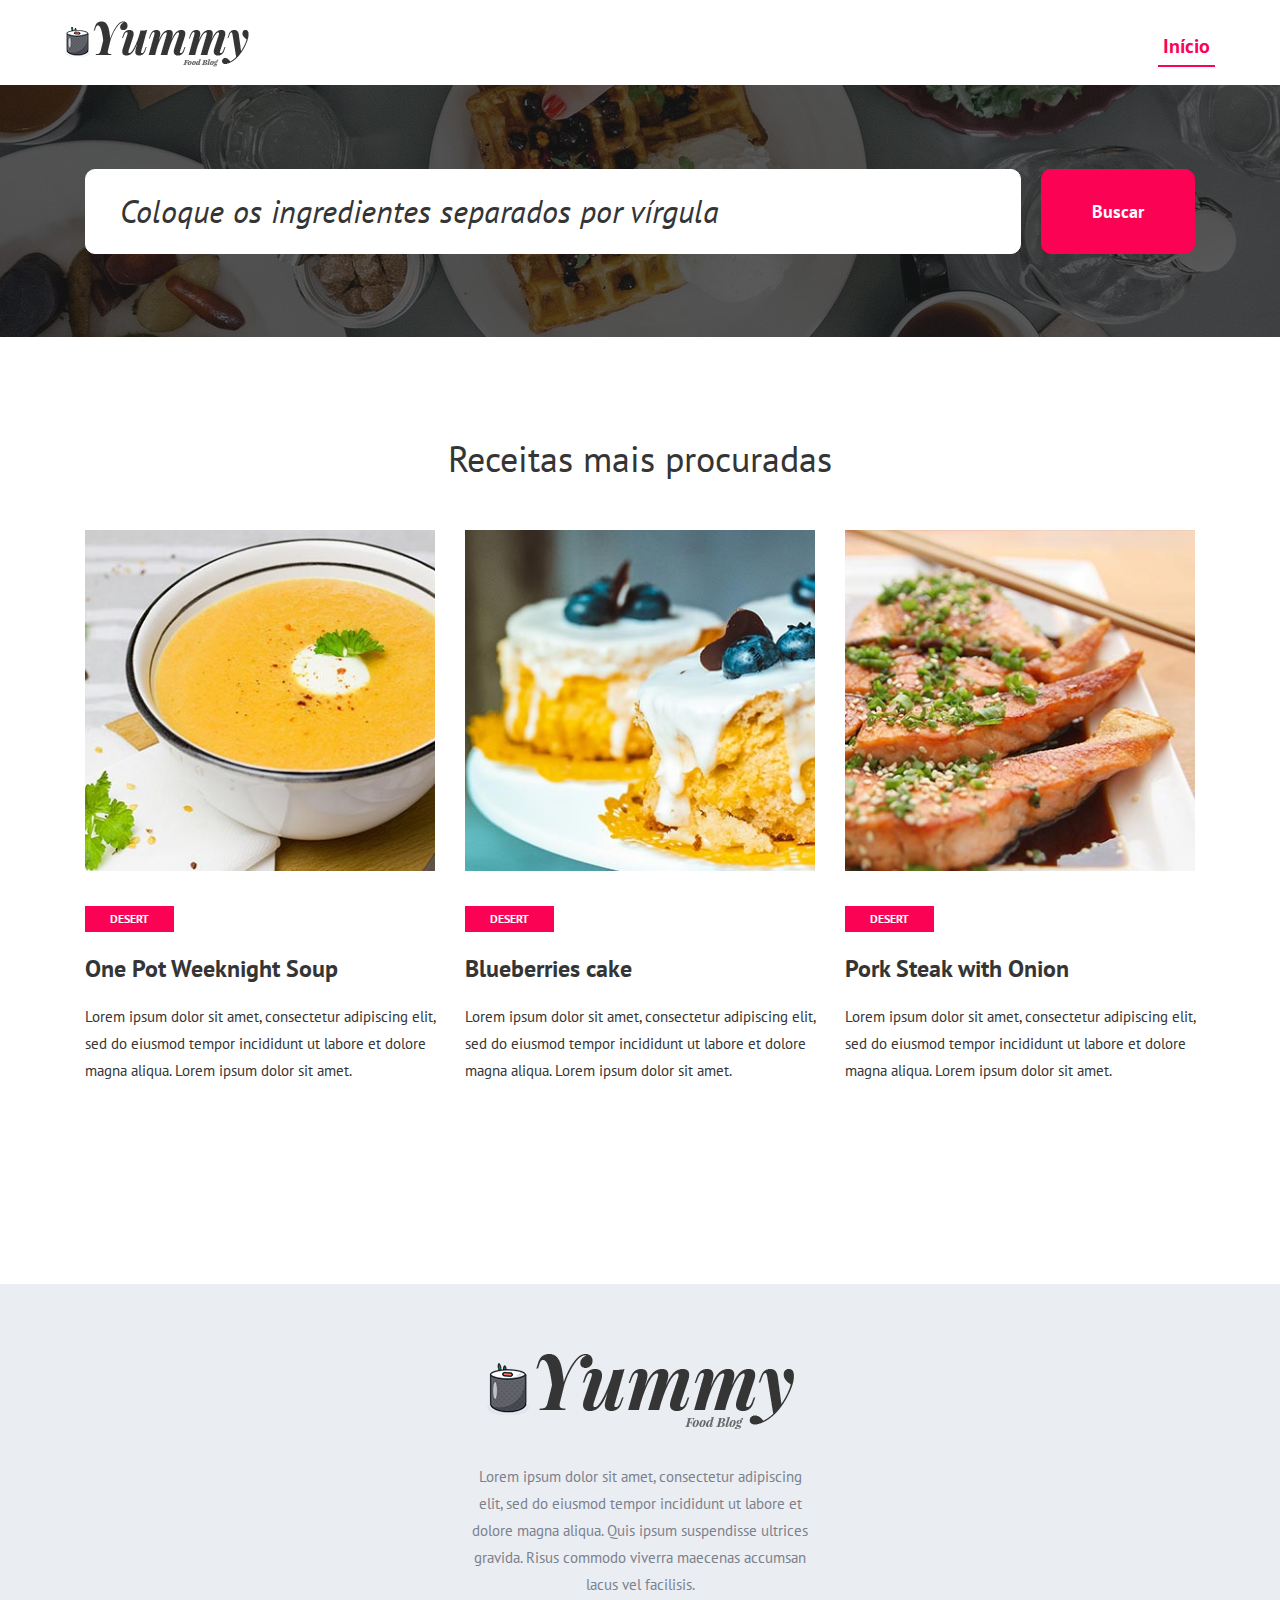
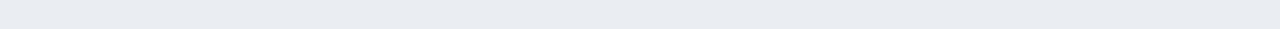
==== index.html @ 828305af "V281123_2045" ====
<!DOCTYPE html>
<html lang="zxx">

<head>
    <meta charset="UTF-8">
    <meta name="description" content="Yoga Studio Template">
    <meta name="keywords" content="Yoga, unica, creative, html">
    <meta name="viewport" content="width=device-width, initial-scale=1.0">
    <meta http-equiv="X-UA-Compatible" content="ie=edge">
    <title>Início</title>

    <!-- Google Font -->
    <link href="https://fonts.googleapis.com/css?family=PT+Sans:400,700&display=swap" rel="stylesheet">

    <!-- Css Styles -->
    <link rel="stylesheet" href="css/bootstrap.min.css" type="text/css">
    <link rel="stylesheet" href="css/font-awesome.min.css" type="text/css">
    <link rel="stylesheet" href="css/nice-select.css" type="text/css">
    <link rel="stylesheet" href="css/slicknav.min.css" type="text/css">
    <link rel="stylesheet" href="css/style.css" type="text/css">
</head>

<body>
    <!-- Page Preloder -->
    <!-- <div id="preloder">
        <div class="loader"></div>
    </div> -->

    <!-- Header Section Begin -->
    <header class="header-section-other">
        <div class="container-fluid">
            <div class="logo">
                <a href="index.html"><img src="img/little-logo.png" alt=""></a>
            </div>
            <div class="nav-menu">
                <nav class="main-menu mobile-menu">
                    <ul>
                        <li class="active"><a href="index.html">Início</a></li>
                    </ul>
                </nav>
            </div>
        </div>
    </header>
    <!-- Header End -->

    <!-- Hero Search Section Begin -->
    <div class="hero-search set-bg" data-setbg="img/search-bg.jpg">
        <div class="container">
            <div class="filter-table">
                <form class="filter-search">
                    <input type="text" class="receitas-inpt"
                        placeholder="Coloque os ingredientes separados por vírgula">
                    <button type="button" class="buscar-receitas">Buscar</button>
                </form>
            </div>
        </div>
    </div>
    <!-- Hero Search Section End -->

    <!-- Recipe Section Begin -->
    <section class="recipe-section spad">
        <h2 class="text-center" style="margin-bottom: 50px;">Receitas mais procuradas</h2>
        <div class="container">
            <div class="row">
                <div class="col-lg-4 col-sm-6">
                    <div class="recipe-item">
                        <a href="recipe.html"><img src="img/recipe/recipe-1.jpg" alt=""></a>
                        <div class="ri-text">
                            <div class="cat-name">Desert</div>
                            <a href="recipe.html">
                                <h4>One Pot Weeknight Soup</h4>
                            </a>
                            <p>Lorem ipsum dolor sit amet, consectetur adipiscing elit, sed do eiusmod tempor incididunt
                                ut labore et dolore magna aliqua. Lorem ipsum dolor sit amet.</p>
                        </div>
                    </div>
                </div>
                <div class="col-lg-4 col-sm-6">
                    <div class="recipe-item">
                        <a href="recipe.html"><img src="img/recipe/recipe-2.jpg" alt=""></a>
                        <div class="ri-text">
                            <div class="cat-name">Desert</div>
                            <a href="recipe.html">
                                <h4>Blueberries cake</h4>
                            </a>
                            <p>Lorem ipsum dolor sit amet, consectetur adipiscing elit, sed do eiusmod tempor incididunt
                                ut labore et dolore magna aliqua. Lorem ipsum dolor sit amet.</p>
                        </div>
                    </div>
                </div>
                <div class="col-lg-4 col-sm-6">
                    <div class="recipe-item">
                        <a href="recipe.html"><img src="img/recipe/recipe-3.jpg" alt=""></a>
                        <div class="ri-text">
                            <div class="cat-name">Desert</div>
                            <a href="recipe.html">
                                <h4>Pork Steak with Onion</h4>
                            </a>
                            <p>Lorem ipsum dolor sit amet, consectetur adipiscing elit, sed do eiusmod tempor incididunt
                                ut labore et dolore magna aliqua. Lorem ipsum dolor sit amet.</p>
                        </div>
                    </div>
                </div>
            </div>
        </div>
    </section>
    <!-- Recipe Section End -->

    <!-- Footer Section Begin -->
    <footer class="footer-section">
        <div class="container">
            <div class="row">
                <div class="col-lg-4 offset-lg-4">
                    <div class="fs-left text-center">
                        <div class="logo">
                            <a href="./index.html">
                                <img src="img/footer-logo.png" alt="">
                            </a>
                        </div>
                        <p>Lorem ipsum dolor sit amet, consectetur adipiscing elit, sed do eiusmod tempor incididunt ut
                            labore et dolore magna aliqua. Quis ipsum suspendisse ultrices gravida. Risus commodo
                            viverra maecenas accumsan lacus vel facilisis.</p>
                    </div>
                </div>
            </div>
        </div>
    </footer>
    <!-- Footer Section End -->

    <!-- Search model -->
    <div class="search-model">
        <div class="h-100 d-flex align-items-center justify-content-center">
            <div class="search-close-switch">+</div>
            <form class="search-model-form">
                <input type="text" id="search-input" placeholder="Search here.....">
            </form>
        </div>
    </div>
    <!-- Search model end -->

    <!-- Js Plugins -->
    <script src="js/jquery-3.3.1.min.js"></script>
    <script src="js/bootstrap.min.js"></script>
    <script src="js/jquery.slicknav.js"></script>
    <script src="js/jquery.nice-select.min.js"></script>
    <script src="js/mixitup.min.js"></script>
    <script src="js/main.js"></script>

    <script>

        document.querySelector('.buscar-receitas').addEventListener('click', function (e) {
            var _btn = this,
                ingredientes = document.querySelector('.receitas-inpt');

            window.location.href = 'recipe-found.html?ingredientes=' + ingredientes.value;
        })
    </script>

</body>

</html>
---- css/nice-select.css ----
.nice-select {
  -webkit-tap-highlight-color: transparent;
  background-color: #fff;
  border-radius: 5px;
  border: solid 1px #e8e8e8;
  box-sizing: border-box;
  clear: both;
  cursor: pointer;
  display: block;
  float: left;
  font-family: inherit;
  font-size: 14px;
  font-weight: normal;
  height: 42px;
  line-height: 40px;
  outline: none;
  padding-left: 18px;
  padding-right: 30px;
  position: relative;
  text-align: left !important;
  -webkit-transition: all 0.2s ease-in-out;
  transition: all 0.2s ease-in-out;
  -webkit-user-select: none;
     -moz-user-select: none;
      -ms-user-select: none;
          user-select: none;
  white-space: nowrap;
  width: auto; }
  .nice-select:hover {
    border-color: #dbdbdb; }
  .nice-select:active, .nice-select.open, .nice-select:focus {
    border-color: #999; }
  .nice-select:after {
    border-bottom: 2px solid #999;
    border-right: 2px solid #999;
    content: '';
    display: block;
    height: 5px;
    margin-top: -4px;
    pointer-events: none;
    position: absolute;
    right: 12px;
    top: 50%;
    -webkit-transform-origin: 66% 66%;
        -ms-transform-origin: 66% 66%;
            transform-origin: 66% 66%;
    -webkit-transform: rotate(45deg);
        -ms-transform: rotate(45deg);
            transform: rotate(45deg);
    -webkit-transition: all 0.15s ease-in-out;
    transition: all 0.15s ease-in-out;
    width: 5px; }
  .nice-select.open:after {
    -webkit-transform: rotate(-135deg);
        -ms-transform: rotate(-135deg);
            transform: rotate(-135deg); }
  .nice-select.open .list {
    opacity: 1;
    pointer-events: auto;
    -webkit-transform: scale(1) translateY(0);
        -ms-transform: scale(1) translateY(0);
            transform: scale(1) translateY(0); }
  .nice-select.disabled {
    border-color: #ededed;
    color: #999;
    pointer-events: none; }
    .nice-select.disabled:after {
      border-color: #cccccc; }
  .nice-select.wide {
    width: 100%; }
    .nice-select.wide .list {
      left: 0 !important;
      right: 0 !important; }
  .nice-select.right {
    float: right; }
    .nice-select.right .list {
      left: auto;
      right: 0; }
  .nice-select.small {
    font-size: 12px;
    height: 36px;
    line-height: 34px; }
    .nice-select.small:after {
      height: 4px;
      width: 4px; }
    .nice-select.small .option {
      line-height: 34px;
      min-height: 34px; }
  .nice-select .list {
    background-color: #fff;
    border-radius: 5px;
    box-shadow: 0 0 0 1px rgba(68, 68, 68, 0.11);
    box-sizing: border-box;
    margin-top: 4px;
    opacity: 0;
    overflow: hidden;
    padding: 0;
    pointer-events: none;
    position: absolute;
    top: 100%;
    left: 0;
    -webkit-transform-origin: 50% 0;
        -ms-transform-origin: 50% 0;
            transform-origin: 50% 0;
    -webkit-transform: scale(0.75) translateY(-21px);
        -ms-transform: scale(0.75) translateY(-21px);
            transform: scale(0.75) translateY(-21px);
    -webkit-transition: all 0.2s cubic-bezier(0.5, 0, 0, 1.25), opacity 0.15s ease-out;
    transition: all 0.2s cubic-bezier(0.5, 0, 0, 1.25), opacity 0.15s ease-out;
    z-index: 9; }
    .nice-select .list:hover .option:not(:hover) {
      background-color: transparent !important; }
  .nice-select .option {
    cursor: pointer;
    font-weight: 400;
    line-height: 40px;
    list-style: none;
    min-height: 40px;
    outline: none;
    padding-left: 18px;
    padding-right: 29px;
    text-align: left;
    -webkit-transition: all 0.2s;
    transition: all 0.2s; }
    .nice-select .option:hover, .nice-select .option.focus, .nice-select .option.selected.focus {
      background-color: #f6f6f6; }
    .nice-select .option.selected {
      font-weight: bold; }
    .nice-select .option.disabled {
      background-color: transparent;
      color: #999;
      cursor: default; }

.no-csspointerevents .nice-select .list {
  display: none; }

.no-csspointerevents .nice-select.open .list {
  display: block; }
---- css/style.css ----
/******************************************************************
    Template Name: Yummy Food Blog
    Description: Yummy Food Blog HTML Template
    Author: Colorlib
    Author URI: http://www.colorlib.com
    Version: 1.0
    Created: Colorlib
******************************************************************/

/*------------------------------------------------------------------
[Table of contents]

1.  Template default CSS
	1.1	Variables
	1.2	Mixins
	1.3	Flexbox
	1.4	Reset
2.  Helper Css
3.  Header Section
4.  Page Top Recipe
5.  Top Recipe
6.  Categories Filter
7.  Features Recipe
8.  Simila Recipe
9.  Footer
10. Other Pages Style

-------------------------------------------------------------------*/

/*----------------------------------------*/

/* Template default CSS
/*----------------------------------------*/

html,
body {
	height: 100%;
	font-family: "PT Sans", sans-serif;
	-webkit-font-smoothing: antialiased;
	font-smoothing: antialiased;
	background: none;
}

h1,
h2,
h3,
h4,
h5,
h6 {
	margin: 0;
	color: #353535;
	font-weight: 400;
	font-family: "PT Sans", sans-serif;
}

h1 {
	font-size: 70px;
}

h2 {
	font-size: 36px;
}

h3 {
	font-size: 30px;
}

h4 {
	font-size: 24px;
}

h5 {
	font-size: 18px;
}

h6 {
	font-size: 16px;
}

p {
	font-size: 15px;
	color: #353535;
	font-family: "PT Sans", sans-serif;
	font-weight: 400;
	line-height: 27px;
	margin: 0 0 15px 0;
}

img {
	max-width: 100%;
}

input:focus,
select:focus,
button:focus,
textarea:focus {
	outline: none;
}

a:hover,
a:focus {
	text-decoration: none;
	outline: none;
	color: #fff;
}

ul,
ol {
	padding: 0;
	margin: 0;
}

[class^=flaticon-]:before,
[class*=" flaticon-"]:before,
[class^=flaticon-]:after,
[class*=" flaticon-"]:after {
	font-family: Flaticon;
	font-size: 91px;
	font-style: normal;
}

/*---------------------
  Helper CSS
-----------------------*/

.set-bg {
	background-repeat: no-repeat;
	background-size: cover;
	background-position: top center;
}

.spad {
	padding-top: 100px;
	padding-bottom: 100px;
}

.text-white h1,
.text-white h2,
.text-white h3,
.text-white h4,
.text-white h5,
.text-white h6,
.text-white p,
.text-white span,
.text-white li,
.text-white a {
	color: #fff;
}

/* buttons */

.primary-btn {
	display: inline-block;
	font-size: 20px;
	font-weight: 400;
	padding: 11px 44px 15px;
	color: #fff;
	background: #FF5581;
	line-height: 23px;
}

.submit-btn {
	color: #fff;
	background: #FC0254;
	font-size: 14px;
	font-weight: 600;
	border: none;
	padding: 25px 70px;
	border-radius: 50px;
	letter-spacing: 1.5px;
	text-transform: uppercase;
	cursor: pointer;
}

/* Preloder */

#preloder {
	position: fixed;
	width: 100%;
	height: 100%;
	top: 0;
	left: 0;
	z-index: 999999;
	background: #000;
}

.loader {
	width: 40px;
	height: 40px;
	position: absolute;
	top: 50%;
	left: 50%;
	margin-top: -13px;
	margin-left: -13px;
	border-radius: 60px;
	animation: loader 0.8s linear infinite;
	-webkit-animation: loader 0.8s linear infinite;
}

@keyframes loader {
	0% {
		-webkit-transform: rotate(0deg);
		transform: rotate(0deg);
		border: 4px solid #f44336;
		border-left-color: transparent;
	}

	50% {
		-webkit-transform: rotate(180deg);
		transform: rotate(180deg);
		border: 4px solid #673ab7;
		border-left-color: transparent;
	}

	100% {
		-webkit-transform: rotate(360deg);
		transform: rotate(360deg);
		border: 4px solid #f44336;
		border-left-color: transparent;
	}
}

@-webkit-keyframes loader {
	0% {
		-webkit-transform: rotate(0deg);
		border: 4px solid #f44336;
		border-left-color: transparent;
	}

	50% {
		-webkit-transform: rotate(180deg);
		border: 4px solid #673ab7;
		border-left-color: transparent;
	}

	100% {
		-webkit-transform: rotate(360deg);
		border: 4px solid #f44336;
		border-left-color: transparent;
	}
}

.spacial-controls {
	position: fixed;
	width: 111px;
	height: 91px;
	top: 0;
	right: 0;
	z-index: 999;
}

.spacial-controls .search-switch {
	display: block;
	height: 100%;
	padding-top: 30px;
	background: #323232;
	text-align: center;
	cursor: pointer;
}

.search-model {
	display: none;
	position: fixed;
	width: 100%;
	height: 100%;
	left: 0;
	top: 0;
	background: #000;
	z-index: 99999;
}

.search-model-form {
	padding: 0 15px;
}

.search-model-form input {
	width: 500px;
	font-size: 40px;
	border: none;
	border-bottom: 2px solid #333;
	background: none;
	color: #999;
}

.search-close-switch {
	position: absolute;
	width: 50px;
	height: 50px;
	background: #333;
	color: #fff;
	text-align: center;
	border-radius: 50%;
	font-size: 28px;
	line-height: 28px;
	top: 30px;
	cursor: pointer;
	-webkit-transform: rotate(45deg);
	transform: rotate(45deg);
	display: -webkit-box;
	display: -ms-flexbox;
	display: flex;
	-webkit-box-align: center;
	-ms-flex-align: center;
	align-items: center;
	-webkit-box-pack: center;
	-ms-flex-pack: center;
	justify-content: center;
}

/*---------------------
  Header
-----------------------*/

.header-section {
	padding-top: 65px;
	padding-bottom: 30px;
}

.header-section .logo {
	text-align: center;
	margin-bottom: 92px;
}

.header-section .logo a {
	display: inline-block;
}

.header-section .nav-menu {
	position: relative;
}

.header-section .nav-menu .main-menu {
	text-align: center;
}

.header-section .nav-menu .main-menu ul li {
	display: inline-block;
	margin-right: 60px;
	position: relative;
}

.header-section .nav-menu .main-menu ul li:last-child {
	margin-right: 0;
}

.header-section .nav-menu .main-menu ul li:last-child:after {
	display: none;
}

.header-section .nav-menu .main-menu ul li:hover a {
	color: #FC0254;
}

.header-section .nav-menu .main-menu ul li:hover a:after {
	opacity: 1;
}

.header-section .nav-menu .main-menu ul li.active a {
	color: #FC0254;
}

.header-section .nav-menu .main-menu ul li.active a:after {
	opacity: 1;
}

.header-section .nav-menu .main-menu ul li:after {
	position: absolute;
	right: -35px;
	top: 4px;
	height: 21px;
	width: 2px;
	background: #BBBCC0;
	content: "";
}

.header-section .nav-menu .main-menu ul li a {
	color: #353535;
	font-size: 20px;
	font-weight: 700;
	padding: 5px;
	position: relative;
	-webkit-transition: all 0.2s;
	transition: all 0.2s;
}

.header-section .nav-menu .main-menu ul li a:after {
	position: absolute;
	left: 0;
	bottom: -3px;
	width: 100%;
	height: 2px;
	background: #FC0254;
	content: "";
	opacity: 0;
	-webkit-transition: all 0.2s;
	transition: all 0.2s;
}

.header-section .nav-menu .main-menu ul li:hover .sub-menu {
	visibility: visible;
	opacity: 1;
	margin-top: 16px;
}

.header-section .nav-menu .main-menu ul .sub-menu {
	position: absolute;
	list-style: none;
	width: 220px;
	left: 0;
	top: 100%;
	padding: 20px 0 10px;
	visibility: hidden;
	opacity: 0;
	margin-top: 50px;
	text-align: left;
	background: #fff;
	z-index: 99;
	-webkit-transition: all 0.4s;
	transition: all 0.4s;
	-webkit-box-shadow: 2px 7px 20px rgba(0, 0, 0, 0.05);
	box-shadow: 2px 7px 20px rgba(0, 0, 0, 0.05);
}

.header-section .nav-menu .main-menu ul .sub-menu li {
	display: block;
	margin-right: 0;
}

.header-section .nav-menu .main-menu ul .sub-menu li:after {
	display: none;
}

.header-section .nav-menu .main-menu ul .sub-menu li a {
	display: block;
	color: #000;
	margin-left: 0;
	padding: 5px 20px;
	font-size: 16px;
}

.header-section .nav-menu .main-menu ul .sub-menu li a:after {
	display: none;
}

.header-section .nav-menu .main-menu ul .sub-menu li a:hover {
	color: #FC0254;
}

.header-section .nav-menu .nav-right {
	position: absolute;
	right: 150px;
	top: -2px;
	font-size: 21px;
	color: #939394;
}

.header-section .nav-menu .nav-right i {
	cursor: pointer;
}

.slicknav_menu {
	display: none;
}

/*---------------------
  Page Top Recipe
-----------------------*/

.page-top-recipe {
	padding-bottom: 110px;
}

.page-top-recipe .pt-recipe-item {
	margin-bottom: 35px;
}

.page-top-recipe .pt-recipe-item:hover .pt-recipe-img:after {
	opacity: 0.34;
}

.page-top-recipe .pt-recipe-item:hover .pt-recipe-img i {
	opacity: 1;
}

.page-top-recipe .pt-recipe-item.large-item {
	text-align: center;
}

.page-top-recipe .pt-recipe-item.large-item .pt-recipe-img {
	height: 745px;
}

.page-top-recipe .pt-recipe-item.large-item .pt-recipe-text {
	text-align: center;
	display: inline-block;
	background: white;
	margin-top: -56px;
	padding-top: 19px;
	padding-left: 35px;
	padding-right: 35px;
	padding-bottom: 30px;
	z-index: 999;
	position: relative;
}

.page-top-recipe .pt-recipe-item.large-item .pt-recipe-text span {
	color: #878787;
	display: inline-block;
	font-size: 14px;
	font-weight: 700;
	line-height: 30px;
}

.page-top-recipe .pt-recipe-item.large-item .pt-recipe-text h3 {
	color: #353535;
	font-weight: 700;
	line-height: 33px;
}

.page-top-recipe .pt-recipe-item .pt-recipe-img {
	height: 311px;
	min-width: 100%;
	position: relative;
	z-index: 1;
}

.page-top-recipe .pt-recipe-item .pt-recipe-img:after {
	position: absolute;
	left: 0;
	right: 0;
	height: 100%;
	width: 100%;
	background: #FC0254;
	content: "";
	opacity: 0;
	z-index: -1;
	-webkit-transition: all 0.2s;
	transition: all 0.2s;
}

.page-top-recipe .pt-recipe-item .pt-recipe-img i {
	position: absolute;
	left: 0;
	right: 0;
	text-align: center;
	top: 50%;
	-webkit-transform: translateY(-46px);
	transform: translateY(-46px);
	color: #fff;
	opacity: 0;
	-webkit-transform: translateY(-8px);
	transform: translateY(-8px);
	-webkit-transition: all 0.2s;
	transition: all 0.2s;
}

.page-top-recipe .pt-recipe-item .pt-recipe-text {
	text-align: center;
	padding-left: 10px;
	padding-right: 10px;
	padding-top: 16px;
}

.page-top-recipe .pt-recipe-item .pt-recipe-text h4 {
	color: #353535;
	line-height: 30px;
	font-weight: 700;
}

/*---------------------
  Top Recipe
-----------------------*/

.top-recipe {
	background: #F8F9FB;
	padding-bottom: 60px;
	position: relative;
}

.top-recipe .section-title {
	width: 470px;
	text-align: right;
	background: #FC0254;
	padding: 18px 0;
	padding-right: 40px;
	position: absolute;
	top: -57px;
	left: 0;
}

.top-recipe .section-title h5 {
	color: #fff;
	font-weight: 700;
}

.top-recipe .po-relative {
	position: relative;
}

.top-recipe .po-relative .plus-icon {
	position: absolute;
	right: 0;
	top: -157px;
	width: 80px;
	background: #FC0254;
	text-align: center;
	height: 57px;
	line-height: 57px;
	color: #fff;
}

.top-recipe-item {
	margin-bottom: 40px;
}

.top-recipe-item:hover .top-recipe-img:after {
	opacity: 0.5;
}

.top-recipe-item:hover .top-recipe-img i {
	opacity: 1;
}

.top-recipe-item.large-item .top-recipe-img {
	height: 514px;
	width: 100%;
	max-width: 100%;
}

.top-recipe-item.large-item .top-recipe-text {
	padding-top: 38px;
}

.top-recipe-item.large-item .top-recipe-text h4 {
	margin-top: 23px;
	margin-bottom: 20px;
}

.top-recipe-item .top-recipe-img {
	height: 145px;
	position: relative;
	z-index: 1;
}

.top-recipe-item .top-recipe-img:after {
	position: absolute;
	left: 0;
	right: 0;
	height: 100%;
	width: 100%;
	background: #FC0254;
	content: "";
	opacity: 0;
	z-index: -1;
	-webkit-transition: all 0.2s;
	transition: all 0.2s;
}

.top-recipe-item .top-recipe-img i {
	position: absolute;
	left: 0;
	right: 0;
	text-align: center;
	top: 50%;
	-webkit-transform: translateY(-46px);
	transform: translateY(-46px);
	color: #fff;
	opacity: 0;
	-webkit-transform: translateY(-8px);
	transform: translateY(-8px);
	-webkit-transition: all 0.2s;
	transition: all 0.2s;
}

.top-recipe-item .top-recipe-text .cat-name {
	color: #fff;
	background: #FC0254;
	display: inline-block;
	font-size: 12px;
	font-weight: 700;
	text-transform: uppercase;
	padding: 4px 25px 4px 25px;
}

.top-recipe-item .top-recipe-text a {
	display: block;
	margin-top: 9px;
	margin-bottom: 20px;
}

.top-recipe-item .top-recipe-text a h4 {
	font-weight: 700;
}

.top-recipe-item .top-recipe-text p {
	margin-bottom: 0;
}

/*---------------------
  Categories Filter
-----------------------*/

.categories-filter-section {
	padding-bottom: 120px;
}

.categories-filter-section .filter-item {
	margin-bottom: 67px;
}

.categories-filter-section .filter-item ul li {
	list-style: none;
	color: #353535;
	display: inline-block;
	padding: 15px 42px;
	font-weight: 700;
	margin-right: -4px;
	cursor: pointer;
	position: relative;
	z-index: 1;
}

.categories-filter-section .filter-item ul li.active {
	color: #fff;
}

.categories-filter-section .filter-item ul li.active::before {
	opacity: 1;
}

.categories-filter-section .filter-item ul li.active::after {
	opacity: 1;
}

.categories-filter-section .filter-item ul li::before {
	position: absolute;
	left: 0;
	top: 0;
	width: 100%;
	height: 100%;
	background: #FC0254;
	content: "";
	z-index: -1;
	opacity: 0;
}

.categories-filter-section .filter-item ul li::after {
	position: absolute;
	left: 50%;
	bottom: -12px;
	border-top: 20px solid #FC0254;
	border-left: 10px solid transparent;
	border-right: 10px solid transparent;
	-webkit-transform: translateX(-10px);
	transform: translateX(-10px);
	content: "";
	z-index: -1;
	opacity: 0;
}

.cf-filter {
	overflow: hidden;
}

.cf-filter .cf-item {
	float: left;
	width: calc(20% - 32px);
	margin-right: 40px;
	margin-bottom: 30px;
}

.cf-filter .cf-item:last-child {
	margin-right: 0;
}

.cf-filter .cf-item .cf-item-pic img {
	min-width: 100%;
}

.cf-filter .cf-item .cf-item-text {
	text-align: center;
	padding: 0 15px;
	padding-top: 18px;
}

.cf-filter .cf-item .cf-item-text h5 {
	color: #353535;
	font-weight: 700;
	line-height: 27px;
}

/*---------------------
  Feature Recipe
-----------------------*/

.feature-recipe {
	position: relative;
	background: #F8F9FB;
	padding-top: 55px;
	padding-bottom: 55px;
}

.feature-recipe .section-title {
	width: 430px;
	text-align: right;
	background: #FC0254;
	padding: 18px 0;
	padding-right: 40px;
	position: absolute;
	top: -57px;
	left: 0;
}

.feature-recipe .section-title h5 {
	color: #fff;
	font-weight: 700;
}

.feature-recipe .po-relative {
	position: relative;
}

.feature-recipe .po-relative .plus-icon {
	position: absolute;
	right: 0;
	top: -112px;
	width: 80px;
	background: #FC0254;
	text-align: center;
	height: 57px;
	line-height: 57px;
	color: #fff;
}

.fr-item {
	margin-bottom: 30px;
}

.fr-item .fr-item-img {
	float: left;
	margin-right: 30px;
}

.fr-item .fr-item-img img {
	height: 280px;
	width: 280px;
	border-radius: 50%;
}

.fr-item .fr-item-text {
	padding-top: 32px;
	padding-bottom: 25px;
}

.fr-item .fr-item-text h4 {
	color: #353535;
	font-weight: 700;
	line-height: 30px;
	margin-bottom: 10px;
}

/*---------------------
  Footer
-----------------------*/

.footer-section {
	background: #EAEDF2;
	padding-top: 70px;
}

.footer-section .fs-left {
	margin-bottom: 31px;
}

.footer-section .fs-left .logo {
	margin-bottom: 34px;
}

.footer-section .fs-left .logo a {
	display: inline-block;
}

.footer-section .fs-left p {
	color: #7a818d;
}

.footer-section .subscribe-form {
	margin-bottom: 38px;
	padding-top: 25px;
}

.footer-section .subscribe-form h3 {
	color: #353535;
	font-weight: 700;
	margin-bottom: 20px;
}

.footer-section .subscribe-form input {
	width: calc(100% - 225px);
	height: 64px;
	border: 1px solid #fff;
	display: inline-block;
	margin-right: 15px;
	padding-left: 34px;
	padding-right: 10px;
	font-size: 16px;
	font-style: italic;
	color: #353535;
}

.footer-section .subscribe-form input::-webkit-input-placeholder {
	color: #353535;
}

.footer-section .subscribe-form input::-moz-placeholder {
	color: #353535;
}

.footer-section .subscribe-form input:-ms-input-placeholder {
	color: #353535;
}

.footer-section .subscribe-form input::-ms-input-placeholder {
	color: #353535;
}

.footer-section .subscribe-form input::placeholder {
	color: #353535;
}

.footer-section .subscribe-form button {
	border: 1px solid #FC0254;
	background: #FC0254;
	font-size: 18px;
	font-weight: 700;
	color: #fff;
	padding: 17px 40px;
	display: inline-block;
	cursor: pointer;
	min-width: 205px;
}

.footer-section .social-links a {
	display: inline-block;
	margin-right: 35px;
	margin-bottom: 15px;
}

.footer-section .social-links a:hover i {
	color: #0DB1F6;
}

.footer-section .social-links a i {
	color: #B8C1D0;
	font-size: 28px;
	float: left;
	margin-right: 22px;
	-webkit-transition: all 0.3s;
	transition: all 0.3s;
}

.footer-section .social-links a span {
	color: #fff;
	float: left;
	line-height: 27px;
	font-size: 12px;
	color: #8f8f8f;
	text-transform: uppercase;
}

.footer-section .copyright-text {
	font-size: 14px;
	color: #b8c1d0;
	padding-top: 50px;
	padding-bottom: 8px;
}

/* ---------------------------------- Other Pages Styles --------------------------------*/

/*---------------------
  Header Other Pages
-----------------------*/

.header-section-other {
	height: 85px;
	padding-top: 21px;
	padding-bottom: 15px;
	padding-left: 50px;
	padding-right: 50px;
}

.header-section-other .logo {
	float: left;
}

.header-section-other .logo a {
	display: inline-block;
}

.header-section-other .nav-menu {
	position: relative;
	float: right;
	margin-top: 10px;
}


.header-section-other .nav-menu .main-menu ul li {
	display: inline-block;
	margin-right: 60px;
	position: relative;
}

.header-section-other .nav-menu .main-menu ul li:last-child {
	margin-right: 0;
}

.header-section-other .nav-menu .main-menu ul li:last-child:after {
	display: none;
}

.header-section-other .nav-menu .main-menu ul li:hover a {
	color: #FC0254;
}

.header-section-other .nav-menu .main-menu ul li:hover a:after {
	opacity: 1;
}

.header-section-other .nav-menu .main-menu ul li.active a {
	color: #FC0254;
}

.header-section-other .nav-menu .main-menu ul li.active a:after {
	opacity: 1;
}

.header-section-other .nav-menu .main-menu ul li:after {
	position: absolute;
	right: -35px;
	top: 4px;
	height: 21px;
	width: 2px;
	background: #BBBCC0;
	content: "";
}

.header-section-other .nav-menu .main-menu ul li a {
	color: #353535;
	font-size: 20px;
	font-weight: 700;
	padding: 5px;
	position: relative;
	-webkit-transition: all 0.2s;
	transition: all 0.2s;
}

.header-section-other .nav-menu .main-menu ul li a:after {
	position: absolute;
	left: 0;
	bottom: -3px;
	width: 100%;
	height: 2px;
	background: #FC0254;
	content: "";
	opacity: 0;
	-webkit-transition: all 0.2s;
	transition: all 0.2s;
}

.header-section-other .nav-menu .main-menu ul li:hover .sub-menu {
	visibility: visible;
	opacity: 1;
	margin-top: 16px;
}

.header-section-other .nav-menu .main-menu ul .sub-menu {
	position: absolute;
	list-style: none;
	width: 220px;
	left: 0;
	top: 100%;
	padding: 20px 0 10px;
	visibility: hidden;
	opacity: 0;
	margin-top: 50px;
	text-align: left;
	background: #fff;
	z-index: 99;
	-webkit-transition: all 0.4s;
	transition: all 0.4s;
	-webkit-box-shadow: 2px 7px 20px rgba(0, 0, 0, 0.05);
	box-shadow: 2px 7px 20px rgba(0, 0, 0, 0.05);
}

.header-section-other .nav-menu .main-menu ul .sub-menu li {
	display: block;
	margin-right: 0;
}

.header-section-other .nav-menu .main-menu ul .sub-menu li:after {
	display: none;
}

.header-section-other .nav-menu .main-menu ul .sub-menu li a {
	display: block;
	color: #000;
	margin-left: 0;
	padding: 5px 20px;
	font-size: 16px;
}

.header-section-other .nav-menu .main-menu ul .sub-menu li a:after {
	display: none;
}

.header-section-other .nav-menu .main-menu ul .sub-menu li a:hover {
	color: #FC0254;
}

.header-section-other .nav-menu .nav-right {
	position: absolute;
	right: 0;
	top: -2px;
	font-size: 21px;
	color: #939394;
}

.header-section-other .nav-menu .nav-right i {
	cursor: pointer;
}

/*---------------------
  Hero Search
-----------------------*/

.hero-search {
	height: 252px;
}

.hero-search .filter-table {
	height: 252px;
	width: 100%;
}

.hero-search .filter-table .filter-search {
	display: flex;
	height: 100%;
	justify-content: center;
	align-items: center;
	column-gap: 20px;
}

.hero-search .filter-table .filter-search input {
	font-size: 32px;
	height: 85px;
	padding-left: 34px;
	border: 1px solid #fff;
	flex: 1;
	border-radius: 10px;
}


/* .hero-search .filter-table .filter-search input {
	width: calc(28% - 10px);
	margin-right: 10px;
	font-size: 16px;
	height: 54px;
	padding-left: 34px;
	border: 1px solid #fff;
} */

.hero-search .filter-table .filter-search input::-webkit-input-placeholder {
	color: #353535;
	font-style: italic;
}

.hero-search .filter-table .filter-search input::-moz-placeholder {
	color: #353535;
	font-style: italic;
}

.hero-search .filter-table .filter-search input:-ms-input-placeholder {
	color: #353535;
	font-style: italic;
}

.hero-search .filter-table .filter-search input::-ms-input-placeholder {
	color: #353535;
	font-style: italic;
}

.hero-search .filter-table .filter-search input::placeholder {
	color: #353535;
	font-style: italic;
}

.hero-search .filter-table .filter-search .nice-select {
	float: none;
	display: inline-block;
	width: calc(28% - 10px);
	margin-right: 10px;
	font-size: 16px;
	height: 53px;
	padding-left: 34px;
	border: 1px solid #fff;
	line-height: 53px;
	border-radius: 0;
	color: #353535;
	font-style: italic;
}

.hero-search .filter-table .filter-search .nice-select:after {
	display: none;
}

.hero-search .filter-table .filter-search .nice-select .list {
	width: 100%;
	margin-top: 1px;
	border-radius: 0;
}

.hero-search .filter-table .filter-search button {
	padding: 0 50px;
	height: 85px;
	display: flex;
	align-items: center;
	justify-content: center;
	border: 1px solid #FC0254;
	background: #FC0254;
	font-size: 18px;
	font-weight: 700;
	color: #fff;
	cursor: pointer;
	border-radius: 10px;
}

/*---------------------
  Recipe Section
-----------------------*/

.recipe-item {
	margin-bottom: 40px;
}

.recipe-item a {
	display: block;
	margin-bottom: 34px;
}

.recipe-item a img {
	min-width: 100%;
}

.recipe-item .ri-text .cat-name {
	color: #fff;
	background: #FC0254;
	display: inline-block;
	font-size: 12px;
	font-weight: 700;
	text-transform: uppercase;
	padding: 4px 25px 4px 25px;
}

.recipe-item .ri-text a {
	margin-bottom: 20px;
	margin-top: 23px;
}

.recipe-item .ri-text a h4 {
	font-weight: 700;
}

.recipe-section {
	padding-bottom: 160px;
}

.recipe-section .section-title {
	width: 430px;
	text-align: right;
	background: #FC0254;
	padding: 18px 0;
	padding-right: 40px;
	position: absolute;
	top: -57px;
	left: 0;s
}

.recipe-section .recipe-pagination {
	padding-top: 55px;
}

.recipe-section .recipe-pagination a {
	display: inline-block;
	font-size: 14px;
	color: #353535;
	height: 39px;
	width: 39px;
	line-height: 39px;
	text-align: center;
	margin-right: -4px;
	-webkit-transition: all 0.2s;
	-webkit-transition: 0.2s;
	transition: 0.2s;
}

.recipe-section .recipe-pagination a.active {
	background: #FC0254;
	color: #fff;
}

.recipe-section .recipe-pagination a:hover {
	background: #FC0254;
	color: #fff;
}

/*--------------------------
  Categories Feature Recipe
--------------------------*/

.categories-feature-recipe {
	position: relative;
	background: #F8F9FB;
	padding-bottom: 40px;
}

.categories-feature-recipe .section-title {
	width: 430px;
	text-align: right;
	background: #FC0254;
	padding: 18px 0;
	padding-right: 40px;
	position: absolute;
	top: -57px;
	left: 0;
}

.categories-feature-recipe .section-title h5 {
	color: #fff;
	font-weight: 700;
}

.categories-feature-recipe .po-relative {
	position: relative;
}

.categories-feature-recipe .po-relative .plus-icon {
	position: absolute;
	right: 0;
	top: -157px;
	width: 80px;
	background: #FC0254;
	text-align: center;
	height: 57px;
	line-height: 57px;
	color: #fff;
}

.cfr-item {
	overflow: hidden;
	margin-bottom: 40px;
}

.cfr-item:hover .cfr-item-img:after {
	opacity: 0.5;
}

.cfr-item:hover .cfr-item-img i {
	opacity: 1;
}

.cfr-item .cfr-item-img {
	width: 192px;
	height: 145px;
	float: left;
	margin-right: 25px;
	position: relative;
	z-index: 1;
}

.cfr-item .cfr-item-img:after {
	position: absolute;
	left: 0;
	right: 0;
	height: 100%;
	width: 100%;
	background: #FC0254;
	content: "";
	opacity: 0;
	z-index: -1;
	-webkit-transition: all 0.2s;
	transition: all 0.2s;
}

.cfr-item .cfr-item-img i {
	position: absolute;
	left: 0;
	right: 0;
	text-align: center;
	top: 50%;
	-webkit-transform: translateY(-46px);
	transform: translateY(-46px);
	color: #fff;
	opacity: 0;
	-webkit-transform: translateY(-8px);
	transform: translateY(-8px);
	-webkit-transition: all 0.2s;
	transition: all 0.2s;
}

.cfr-item .cfr-item-text {
	overflow: hidden;
}

.cfr-item .cfr-item-text .cat-name {
	color: #fff;
	background: #FC0254;
	display: inline-block;
	font-size: 12px;
	font-weight: 700;
	text-transform: uppercase;
	padding: 4px 25px 4px 25px;
}

.cfr-item .cfr-item-text a {
	display: block;
}

.cfr-item .cfr-item-text a h4 {
	font-weight: 700;
	margin-top: 9px;
	margin-bottom: 20px;
}

.cfr-item .cfr-item-text p {
	margin-bottom: 0;
}

.cfr-small-item {
	overflow: hidden;
	margin-bottom: 35px;
}

.cfr-small-item a {
	float: left;
	margin-right: 22px;
}

.cfr-small-item .cfr-small-text .cat-name {
	color: #fff;
	background: #FC0254;
	display: inline-block;
	font-size: 12px;
	font-weight: 700;
	text-transform: uppercase;
	padding: 4px 25px 4px 25px;
}

.cfr-small-item .cfr-small-text h6 {
	font-weight: 700;
	margin-top: 9px;
	line-height: 22px;
	color: #353535;
}

/*--------------------------
  Single Page Recipe
--------------------------*/

.single-page-recipe {
	padding-bottom: 70px;
}

.recipe-top {
	margin-bottom: 128px;
	padding: 0 60px;
}

.recipe-top .recipe-title {
	text-align: center;
	margin-bottom: 90px;
}

.recipe-top .recipe-title span {
	display: inline-block;
	color: #FC0254;
	font-size: 16px;
}

.recipe-top .recipe-title h2 {
	color: #353535;
	font-size: 48px;
	font-weight: 700;
	line-height: 48px;
	margin-bottom: 44px;
	margin-top: 40px;
}

.recipe-top .recipe-title ul li {
	list-style: none;
	display: inline-block;
	font-size: 12px;
	font-weight: 700;
	text-transform: uppercase;
	background: #FC0254;
	color: #fff;
	padding: 4px 25px 4px 25px;
	margin-right: 2px;
}

.recipe-top .recipe-title ul li:last-child {
	margin-right: 0;
}

.ingredients-item {
	border: 2px solid #F5F6FA;
	margin-bottom: 20px;
}

.ingredients-item .intro-item {
	background: #FC0254;
	text-align: center;
	position: relative;
	padding-top: 110px;
	padding-left: 20px;
	padding-right: 20px;
}

.ingredients-item .intro-item img {
	height: 122px;
	width: 122px;
	border-radius: 50%;
	position: absolute;
	left: 50%;
	top: -38px;
	-webkit-transform: translateX(-61px);
	transform: translateX(-61px);
}

.ingredients-item .intro-item h2 {
	color: #fff;
	font-weight: 700;
	line-height: 48px;
	margin-bottom: 15px;
}

.ingredients-item .intro-item .rating {
	margin-bottom: 15px;
}

.ingredients-item .intro-item .rating i {
	color: #fff;
	margin-right: 2px;
}

.ingredients-item .intro-item .rating i:last-child {
	margin-right: 0;
}

.ingredients-item .intro-item .reviews {
	color: #fff;
	font-size: 15px;
	opacity: 0.7;
	margin-bottom: 35px;
}

.ingredients-item .intro-item .recipe-time {
	background: #000;
	padding-top: 20px;
	padding-bottom: 10px;
	margin-left: -20px;
	margin-right: -20px;
}

.ingredients-item .intro-item .recipe-time ul li {
	list-style: none;
	display: inline-block;
	color: #fff;
	font-size: 18px;
	font-weight: 700;
	margin-right: 20px;
	margin-bottom: 10px;
}

.ingredients-item .intro-item .recipe-time ul li:last-child {
	margin-right: 0;
}

.ingredients-item .intro-item .recipe-time ul li span {
	font-weight: 400;
}

.ingredients-item .ingredient-list {
	padding: 22px 20px;
}

.ingredients-item .ingredient-list .recipe-btn {
	margin-bottom: 38px;
}

.ingredients-item .ingredient-list .recipe-btn a {
	display: inline-block;
	background: #FC0254;
	color: #fff;
	padding: 15px 57px;
	font-size: 16px;
	font-weight: 700;
}

.ingredients-item .ingredient-list .recipe-btn a.black-btn {
	margin-left: 15px;
	background: #000;
}

.ingredients-item .ingredient-list .list-item {
	padding-left: 20px;
}

.ingredients-item .ingredient-list .list-item h5 {
	color: #353535;
	font-weight: 700;
	text-transform: uppercase;
	margin-bottom: 26px;
}

.ingredients-item .ingredient-list .list-item .salad-list {
	margin-bottom: 44px;
}

.ingredients-item .ingredient-list .list-item .salad-list h6 {
	color: #98a2a8;
	font-weight: 700;
	text-transform: uppercase;
	margin-bottom: 30px;
}

.ingredients-item .ingredient-list .list-item .salad-list ul li {
	list-style: none;
	font-size: 16px;
	color: #353535;
	line-height: 36px;
	position: relative;
	padding-left: 38px;
}

.ingredients-item .ingredient-list .list-item .salad-list ul li:after {
	position: absolute;
	left: 0;
	top: 14px;
	width: 9px;
	height: 9px;
	background: #000;
	content: "";
	border-radius: 50%;
}

.ingredients-item .ingredient-list .list-item .dressing-list {
	margin-bottom: 30px;
}

.ingredients-item .ingredient-list .list-item .dressing-list h6 {
	color: #98a2a8;
	font-weight: 700;
	text-transform: uppercase;
	margin-bottom: 30px;
}

.ingredients-item .ingredient-list .list-item .dressing-list ul li {
	list-style: none;
	font-size: 16px;
	color: #353535;
	line-height: 36px;
	position: relative;
	padding-left: 38px;
}

.ingredients-item .ingredient-list .list-item .dressing-list ul li:after {
	position: absolute;
	left: 0;
	top: 14px;
	width: 9px;
	height: 9px;
	background: #000;
	content: "";
	border-radius: 50%;
}

.nutrition-fact {
	background: #353535;
	padding: 0 40px;
	padding-top: 50px;
	padding-bottom: 20px;
}

.nutrition-fact .nutri-title {
	overflow: hidden;
	padding-bottom: 35px;
	margin-left: -40px;
	margin-right: -40px;
	border-bottom: 2px solid #fff;
	padding-left: 40px;
	padding-right: 40px;
}

.nutrition-fact .nutri-title h6 {
	float: left;
	color: #fff;
}

.nutrition-fact .nutri-title span {
	float: right;
	color: #fff;
}

.nutrition-fact ul {
	margin-top: 23px;
}

.nutrition-fact ul li {
	list-style: none;
	display: inline-block;
	font-size: 16px;
	color: #fff;
	margin-right: 15px;
	margin-bottom: 10px;
}

.nutrition-fact ul li:last-child {
	margin-right: 0;
}

.recipe-right .recipe-desc {
	margin-bottom: 50px;
}

.recipe-right .recipe-desc h3 {
	color: #353535;
	font-weight: 700;
	margin-bottom: 50px;
}

.recipe-right .recipe-desc p {
	margin-bottom: 25px;
}

.recipe-right .instruction-list {
	margin-bottom: 42px;
}

.recipe-right .instruction-list h3 {
	color: #353535;
	font-weight: 700;
	margin-bottom: 50px;
}

.recipe-right .instruction-list ul li {
	list-style: none;
	color: #353535;
	font-size: 15px;
	line-height: 27px;
	margin-bottom: 32px;
	position: relative;
	padding-left: 68px;
}

.recipe-right .instruction-list ul li span {
	position: absolute;
	left: 0;
	top: 0;
	color: #FC0254;
	font-size: 18px;
	font-weight: 700;
}

.recipe-right .notes h3 {
	color: #353535;
	font-weight: 700;
	margin-bottom: 35px;
}

.recipe-right .notes .notes-item {
	background: #F5F6FA;
	padding-left: 34px;
	padding-top: 30px;
	padding-right: 25px;
	padding-bottom: 15px;
	margin-bottom: 30px;
}

.recipe-right .notes .notes-item span {
	color: #fff;
	display: inline-block;
	border-radius: 50%;
	font-size: 15px;
	font-weight: 700;
	height: 27px;
	width: 27px;
	text-align: center;
	line-height: 27px;
	background: #FC0254;
}

.recipe-right .notes .notes-item p {
	margin-top: 10px;
}

/*--------------------------
  Similar Recipe
--------------------------*/

.similar-recipe {
	background: #353535;
	padding-top: 135px;
	padding-bottom: 60px;
}

.similar-item {
	overflow: hidden;
	margin-bottom: 35px;
}

.similar-item a {
	float: left;
	margin-right: 22px;
}

.similar-item .similar-text {
	overflow: hidden;
}

.similar-item .similar-text .cat-name {
	color: #fff;
	background: #FC0254;
	display: inline-block;
	font-size: 12px;
	font-weight: 700;
	text-transform: uppercase;
	padding: 4px 25px 4px 25px;
}

.similar-item .similar-text h6 {
	font-weight: 700;
	margin-top: 9px;
	line-height: 22px;
	color: #fff;
}

/*--------------------------
  Blog
--------------------------*/

.blog-section .blog-pic {
	margin-bottom: 100px;
	padding: 0 60px;
}

.blog-text .blog-title {
	text-align: center;
	margin-bottom: 55px;
}

.blog-text .blog-title span {
	display: inline-block;
	color: #FC0254;
	font-size: 16px;
}

.blog-text .blog-title h2 {
	color: #353535;
	font-size: 48px;
	font-weight: 700;
	line-height: 48px;
	margin-bottom: 30px;
	margin-top: 16px;
}

.blog-text .blog-title ul li {
	list-style: none;
	display: inline-block;
	font-size: 12px;
	font-weight: 700;
	text-transform: uppercase;
	background: #FC0254;
	color: #fff;
	padding: 4px 25px 4px 25px;
	margin-right: 2px;
}

.blog-text .blog-title ul li:last-child {
	margin-right: 0;
}

.blog-text .blog-desc {
	text-align: center;
}

.blog-text .blog-desc p {
	margin-bottom: 26px;
}

.blog-text .blog-quote {
	text-align: center;
	margin-bottom: 85px;
}

.blog-text .blog-quote i {
	font-size: 22px;
	color: #FC0254;
}

.blog-text .blog-quote p {
	color: #353535;
	font-size: 30px;
	font-weight: 700;
	font-style: italic;
	line-height: 42px;
	margin-top: 25px;
}

.blog-text .blog-comment {
	text-align: center;
	margin-bottom: 85px;
}

.blog-text .blog-comment h3 {
	color: #353535;
	font-weight: 700;
	margin-bottom: 55px;
}

.blog-text .blog-comment .single-comment img {
	height: 53px;
	height: 53px;
	border-radius: 50%;
}

.blog-text .blog-comment .single-comment ul {
	margin-top: 20px;
	margin-bottom: 16px;
}

.blog-text .blog-comment .single-comment ul li {
	list-style: none;
	display: inline-block;
	color: #353535;
	font-size: 16px;
	font-weight: 700;
	margin-right: 20px;
	position: relative;
}

.blog-text .blog-comment .single-comment ul li:after {
	position: absolute;
	right: -13px;
	top: 6px;
	height: 13px;
	width: 2px;
	background: #353535;
	content: "";
}

.blog-text .blog-comment .single-comment ul li:last-child {
	margin-right: 0;
}

.blog-text .blog-comment .single-comment ul li:last-child:after {
	display: none;
}

.blog-text .comment-form {
	text-align: center;
}

.blog-text .comment-form h3 {
	color: #353535;
	font-weight: 700;
	margin-bottom: 55px;
}

.blog-text .comment-form input {
	width: 100%;
	height: 64px;
	border: 1px solid #F5F6FA;
	background: #F5F6FA;
	margin-bottom: 15px;
	padding-left: 35px;
	padding-right: 15px;
	color: #353535;
	font-size: 16px;
}

.blog-text .comment-form input::-webkit-input-placeholder {
	font-style: italic;
}

.blog-text .comment-form input::-moz-placeholder {
	font-style: italic;
}

.blog-text .comment-form input:-ms-input-placeholder {
	font-style: italic;
}

.blog-text .comment-form input::-ms-input-placeholder {
	font-style: italic;
}

.blog-text .comment-form input::placeholder {
	font-style: italic;
}

.blog-text .comment-form textarea {
	width: 100%;
	height: 430px;
	border: 1px solid #F5F6FA;
	background: #F5F6FA;
	resize: none;
	padding-left: 35px;
	padding-top: 20px;
	padding-right: 15px;
	color: #353535;
	font-size: 16px;
	margin-bottom: 30px;
}

.blog-text .comment-form textarea::-webkit-input-placeholder {
	font-style: italic;
}

.blog-text .comment-form textarea::-moz-placeholder {
	font-style: italic;
}

.blog-text .comment-form textarea:-ms-input-placeholder {
	font-style: italic;
}

.blog-text .comment-form textarea::-ms-input-placeholder {
	font-style: italic;
}

.blog-text .comment-form textarea::placeholder {
	font-style: italic;
}

.blog-text .comment-form button {
	padding: 18px 85px;
	display: inline-block;
	background: #FC0254;
	color: #fff;
	font-size: 18px;
	font-weight: 700;
	border: 1px solid #FC0254;
	cursor: pointer;
}

/*--------------------------
  About Me
--------------------------*/

.about-left .about-title {
	text-align: center;
	padding-top: 55px;
}

.about-left .about-title span {
	display: inline-block;
	color: #FC0254;
	font-size: 16px;
}

.about-left .about-title h2 {
	color: #353535;
	font-size: 48px;
	font-weight: 700;
	line-height: 48px;
	margin-bottom: 42px;
	margin-top: 16px;
}

.about-left .about-title p {
	margin-bottom: 26px;
}

.about-right .sidebar {
	margin-bottom: 74px;
}

.about-right .sidebar .sidebar-item {
	overflow: hidden;
	margin-bottom: 35px;
}

.about-right .sidebar .sidebar-item a {
	float: left;
	margin-right: 22px;
}

.about-right .sidebar .sidebar-item .sidebar-item-text .cat-name {
	color: #fff;
	background: #FC0254;
	display: inline-block;
	font-size: 12px;
	font-weight: 700;
	text-transform: uppercase;
	padding: 4px 25px 4px 25px;
}

.about-right .sidebar .sidebar-item .sidebar-item-text h6 {
	font-weight: 700;
	margin-top: 9px;
	line-height: 22px;
	color: #353535;
}

.about-right .about-right-add {
	height: 512px;
	position: relative;
}

.about-right .about-right-add h4 {
	position: absolute;
	left: 25px;
	right: 25px;
	bottom: 30px;
	text-align: center;
	background: #FC0254;
	color: #fff;
	display: inline-block;
	padding: 40px 0;
}

/*--------------------------
  Contact
--------------------------*/

.contact-form {
	text-align: center;
}

.contact-form h3 {
	color: #353535;
	font-weight: 700;
	margin-bottom: 55px;
}

.contact-form input {
	width: 100%;
	height: 64px;
	border: 1px solid #F5F6FA;
	background: #F5F6FA;
	margin-bottom: 15px;
	padding-left: 35px;
	padding-right: 15px;
	color: #353535;
	font-size: 16px;
}

.contact-form input::-webkit-input-placeholder {
	font-style: italic;
}

.contact-form input::-moz-placeholder {
	font-style: italic;
}

.contact-form input:-ms-input-placeholder {
	font-style: italic;
}

.contact-form input::-ms-input-placeholder {
	font-style: italic;
}

.contact-form input::placeholder {
	font-style: italic;
}

.contact-form textarea {
	width: 100%;
	height: 430px;
	border: 1px solid #F5F6FA;
	background: #F5F6FA;
	resize: none;
	padding-left: 35px;
	padding-top: 20px;
	padding-right: 15px;
	color: #353535;
	font-size: 16px;
	margin-bottom: 30px;
}

.contact-form textarea::-webkit-input-placeholder {
	font-style: italic;
}

.contact-form textarea::-moz-placeholder {
	font-style: italic;
}

.contact-form textarea:-ms-input-placeholder {
	font-style: italic;
}

.contact-form textarea::-ms-input-placeholder {
	font-style: italic;
}

.contact-form textarea::placeholder {
	font-style: italic;
}

.contact-form button {
	padding: 18px 85px;
	display: inline-block;
	background: #FC0254;
	color: #fff;
	font-size: 18px;
	font-weight: 700;
	border: 1px solid #FC0254;
	cursor: pointer;
}

/*--------------------------
  Map
--------------------------*/

.map {
	height: 550px;
	position: relative;
	z-index: 1;
}

.map iframe {
	width: 100%;
}

.map .map-content {
	height: 300px;
	width: 263px;
	position: absolute;
	right: 190px;
	top: 100px;
}

.map .map-content .contact-addr {
	background: #FC0254;
	height: calc(100% - 44px);
	text-align: center;
	width: calc(100% - 40px);
	margin-top: 14px;
	margin-left: 20px;
	padding-top: 83px;
	padding-bottom: 70px;
}

.map .map-content .contact-addr span {
	display: block;
	font-size: 16px;
	font-weight: 700;
	color: #fff;
	margin-bottom: 10px;
}

.map .map-content .contact-addr ul li {
	list-style: none;
	font-size: 16px;
	font-weight: 700;
	line-height: 30px;
	letter-spacing: 0.2px;
	color: #fff;
}

/* ----------------------- Responsive Media Styles ------------------------*/

@media only screen and (min-width: 1550px) and (max-width: 1920px) {
	.page-top-recipe .container {
		max-width: 1470px;
	}

	.top-recipe .container {
		max-width: 1470px;
	}

	.categories-filter-section .container {
		max-width: 1470px;
	}

	.feature-recipe .container {
		max-width: 1470px;
	}

	.footer-section .container {
		max-width: 1470px;
	}

	.single-page-recipe .container {
		max-width: 1470px;
	}

	.similar-recipe .container {
		max-width: 1470px;
	}
}

@media only screen and (min-width: 1300px) and (max-width: 1499px) {
	.page-top-recipe .container {
		max-width: 1260px;
	}

	.top-recipe .container {
		max-width: 1260px;
	}

	.categories-filter-section .container {
		max-width: 1260px;
	}

	.feature-recipe .container {
		max-width: 1260px;
	}

	.footer-section .container {
		max-width: 1260px;
	}

	.single-page-recipe .container {
		max-width: 1260px;
	}

	.similar-recipe .container {
		max-width: 1260px;
	}

	.recipe-top {
		padding: 0;
	}
}

@media only screen and (min-width: 1200px) and (max-width: 1340px) {
	.recipe-top {
		padding: 0;
	}

	.blog-section .blog-pic {
		padding: 0;
	}
}

/* Medium Device */

@media only screen and (min-width: 992px) and (max-width: 1199px) {
	.header-section .nav-menu .nav-right {
		right: 90px;
	}

	.fr-item .fr-item-img {
		float: none;
	}

	.footer-section .subscribe-form input {
		margin-bottom: 15px;
	}

	.hero-search .filter-table .filter-search input {
		width: calc(27% - 10px);
	}

	.hero-search .filter-table .filter-search .nice-select {
		width: calc(27% - 10px);
	}

	.hero-search .filter-table .filter-search button {
		padding: 12px 40px;
	}

	.header-section-other .nav-menu .main-menu {
		margin-right: 45px;
	}

	.recipe-top {
		padding: 0;
	}

	.ingredients-item .ingredient-list .recipe-btn a {
		padding: 15px 38px;
	}

	.similar-item a {
		float: none;
		margin-right: 0;
		display: inline-block;
		margin-bottom: 10px;
	}

	.blog-section .blog-pic {
		padding: 0;
	}
}

/* Tablet Device */

@media only screen and (min-width: 768px) and (max-width: 991px) {
	.header-section .nav-menu .nav-right {
		right: 0;
	}

	.top-recipe-item .top-recipe-img {
		margin-bottom: 20px;
	}

	.cf-filter .cf-item {
		width: calc(30% - 32px);
	}

	.fr-item {
		margin-bottom: 80px;
	}

	.header-section-other .nav-menu .main-menu {
		margin-right: 30px;
	}

	.header-section-other .nav-menu .main-menu ul li {
		margin-right: 20px;
	}

	.header-section-other .nav-menu .main-menu ul li:after {
		right: -12px;
	}

	.hero-search .filter-table .filter-search input {
		width: calc(26% - 10px);
	}

	.hero-search .filter-table .filter-search .nice-select {
		width: calc(26% - 10px);
	}

	.hero-search .filter-table .filter-search button {
		padding: 12px 40px;
	}

	.page-top-recipe .pt-recipe-item.large-item .pt-recipe-img {
		height: 680px;
	}

	.header-section-other {
		padding-left: 15px;
		padding-right: 15px;
	}

	.feature-recipe {
		padding-bottom: 25px;
	}

	.recipe-top {
		padding: 0;
	}

	.recipe-right {
		padding-top: 40px;
	}

	.blog-section .blog-pic {
		padding: 0;
	}
}

/* Large Mobile */

@media only screen and (max-width: 767px) {
	.main-menu {
		display: none;
	}

	.slicknav_menu {
		display: block;
		background: #222;
	}

	.slicknav_btn {
		margin: 0;
		border-radius: 0;
		background: #616169;
	}

	.slicknav_nav {
		padding-top: 5px;
	}

	.slicknav_nav ul {
		margin: 0;
	}

	.slicknav_nav a {
		text-decoration: none;
		color: #fff;
		padding: 12px 10px;
		margin: 0;
		-webkit-transition: 0.3s;
		transition: 0.3s;
	}

	.slicknav_nav a:hover {
		background: #616169;
		color: #fff;
		border-radius: 0;
	}

	.header-section .logo {
		margin-bottom: 25px;
	}

	.header-section .nav-menu .nav-right {
		right: 110px;
		top: 6px;
	}

	.page-top-recipe .pt-recipe-item.large-item .pt-recipe-img {
		height: 580px;
	}

	.top-recipe .section-title {
		width: 300px;
	}

	.top-recipe-item .top-recipe-img {
		margin-bottom: 20px;
	}

	.cf-filter .cf-item {
		width: calc(51% - 32px);
		margin-right: 25px;
	}

	.feature-recipe .section-title {
		width: 300px;
	}

	.fr-item .fr-item-img {
		float: none;
		margin-right: 0;
	}

	.footer-section .subscribe-form input {
		margin-bottom: 15px;
	}

	.footer-section .subscribe-form input {
		width: 100%;
	}

	.header-section-other {
		padding-left: 0;
		padding-right: 0;
		height: auto;
	}

	.header-section-other .logo {
		float: none;
		text-align: center;
		margin-bottom: 10px;
	}

	.header-section-other .nav-menu .nav-right {
		right: 110px;
		top: -4px;
	}

	.hero-search .filter-table .filter-search input {
		width: 100%;
		margin-bottom: 5px;
	}

	.hero-search .filter-table .filter-search .nice-select {
		width: 100%;
		margin-bottom: 5px;
	}

	.hero-search .filter-table .filter-search {
		text-align: center;
	}

	.categories-feature-recipe .section-title {
		width: 300px;
	}

	.categories-filter-section .filter-item ul li {
		padding: 15px 20px;
	}

	.recipe-top {
		padding: 0;
	}

	.recipe-right {
		padding-top: 40px;
	}

	.blog-section .blog-pic {
		padding: 0;
	}

	.map .map-content {
		right: 40px;
	}

	.top-recipe-item .top-recipe-img {
		height: 145px;
		position: relative;
		z-index: 1;
		max-width: 190px;
	}

	.fr-item {
		text-align: center;
	}

	.footer-section .social-links a {
		margin-right: 10px;
	}

	.footer-section .social-links a span {
		display: none;
	}

	.hero-search {
		height: 340px;
		padding-top: 40px;
	}

	.search-model-form input {
		width: 100%;
	}
}

/* Small Mobile */

@media (max-width: 479px) {
	.top-recipe .section-title {
		width: 235px;
	}

	.categories-filter-section .filter-item ul li {
		padding: 15px 25px;
	}

	.cf-filter .cf-item {
		width: 100%;
		margin-right: 0;
	}

	.feature-recipe .section-title {
		width: 235px;
	}

	.recipe-right .instruction-list ul li {
		padding-left: 30px;
	}

	.cfr-item .cfr-item-img {
		float: none;
		width: 100%;
		max-width: 180px;
		margin-right: 0;
		margin-bottom: 10px;
	}

	.ingredients-item .ingredient-list .recipe-btn a {
		padding: 15px 16px;
	}

	.nutrition-fact {
		padding: 0 15px;
		padding-top: 50px;
		padding-bottom: 20px;
	}

	.map .map-content {
		right: calc(50% - 131px);
	}
}
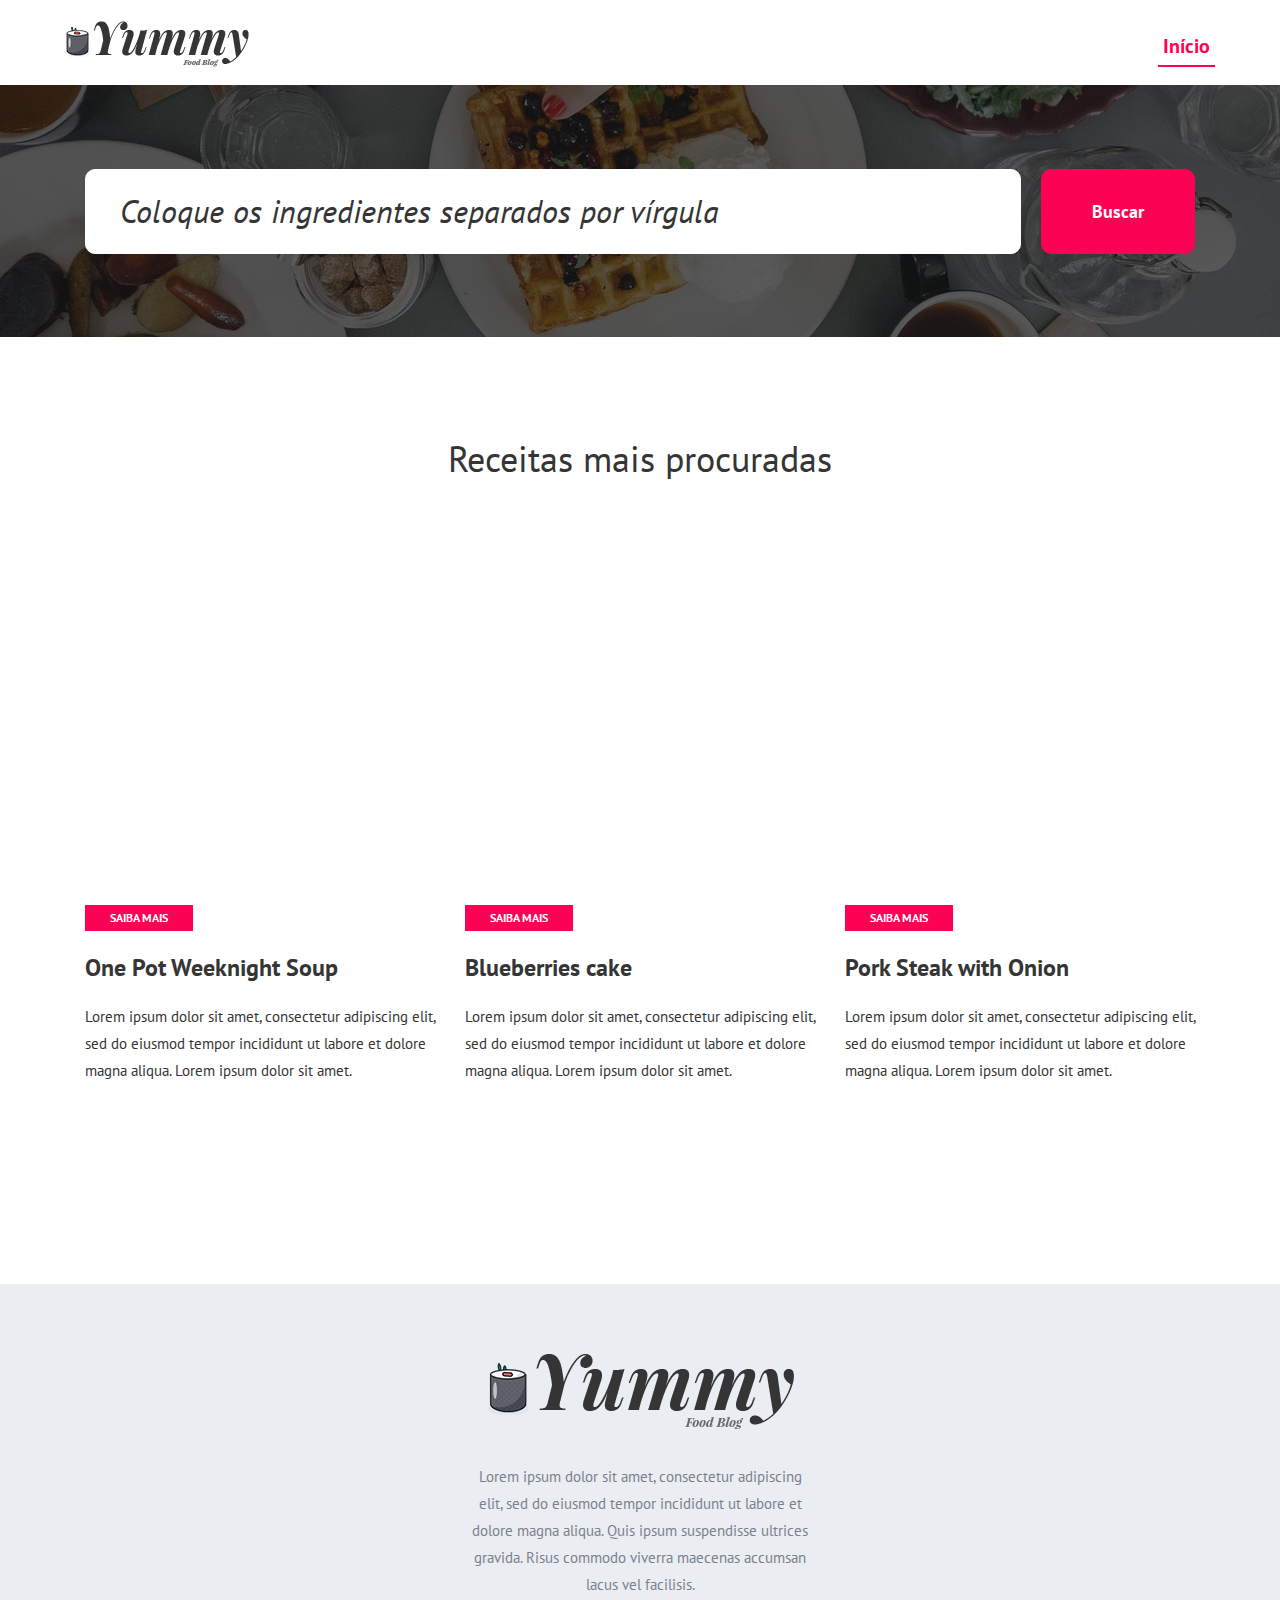
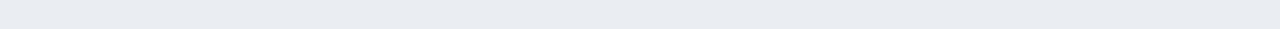
==== commit 6ad599f9: "V28112023_2225" ====
--- a/index.html
+++ b/index.html
@@ -64,9 +64,9 @@
             <div class="row">
                 <div class="col-lg-4 col-sm-6">
                     <div class="recipe-item">
-                        <a href="recipe.html"><img src="img/recipe/recipe-1.jpg" alt=""></a>
+                        <a class="image" href="recipe.html" style="background-image: url(https://i0.wp.com/mercadoeconsumo.com.br/wp-content/uploads/2019/04/Que-comida-saud%C3%A1vel-que-nada-brasileiro-gosta-de-fast-food.jpg);"></a>
                         <div class="ri-text">
-                            <div class="cat-name">Desert</div>
+                            <div class="cat-name">Saiba Mais</div>
                             <a href="recipe.html">
                                 <h4>One Pot Weeknight Soup</h4>
                             </a>
@@ -77,9 +77,9 @@
                 </div>
                 <div class="col-lg-4 col-sm-6">
                     <div class="recipe-item">
-                        <a href="recipe.html"><img src="img/recipe/recipe-2.jpg" alt=""></a>
+                        <a class="image" href="recipe.html" style="background-image: url(https://i0.wp.com/mercadoeconsumo.com.br/wp-content/uploads/2019/04/Que-comida-saud%C3%A1vel-que-nada-brasileiro-gosta-de-fast-food.jpg);"></a>
                         <div class="ri-text">
-                            <div class="cat-name">Desert</div>
+                            <div class="cat-name">Saiba Mais</div>
                             <a href="recipe.html">
                                 <h4>Blueberries cake</h4>
                             </a>
@@ -90,9 +90,10 @@
                 </div>
                 <div class="col-lg-4 col-sm-6">
                     <div class="recipe-item">
-                        <a href="recipe.html"><img src="img/recipe/recipe-3.jpg" alt=""></a>
+                        <a class="image" href="recipe.html" style="background-image: url(https://i0.wp.com/mercadoeconsumo.com.br/wp-content/uploads/2019/04/Que-comida-saud%C3%A1vel-que-nada-brasileiro-gosta-de-fast-food.jpg);"></a>
+
                         <div class="ri-text">
-                            <div class="cat-name">Desert</div>
+                            <div class="cat-name">Saiba Mais</div>
                             <a href="recipe.html">
                                 <h4>Pork Steak with Onion</h4>
                             </a>
@@ -145,16 +146,7 @@
     <script src="js/jquery.nice-select.min.js"></script>
     <script src="js/mixitup.min.js"></script>
     <script src="js/main.js"></script>
-
-    <script>
-
-        document.querySelector('.buscar-receitas').addEventListener('click', function (e) {
-            var _btn = this,
-                ingredientes = document.querySelector('.receitas-inpt');
-
-            window.location.href = 'recipe-found.html?ingredientes=' + ingredientes.value;
-        })
-    </script>
+    <script src="comparador.js"></script>
 
 </body>
 
--- a/css/style.css
+++ b/css/style.css
@@ -1247,6 +1247,13 @@
 	margin-bottom: 34px;
 }
 
+.recipe-item a.image {
+	display: block;
+	margin-bottom: 34px;
+	height: 340px;
+	background-size: cover;
+}
+
 .recipe-item a img {
 	min-width: 100%;
 }
@@ -1282,7 +1289,7 @@
 	padding-right: 40px;
 	position: absolute;
 	top: -57px;
-	left: 0;s
+	left: 0;
 }
 
 .recipe-section .recipe-pagination {
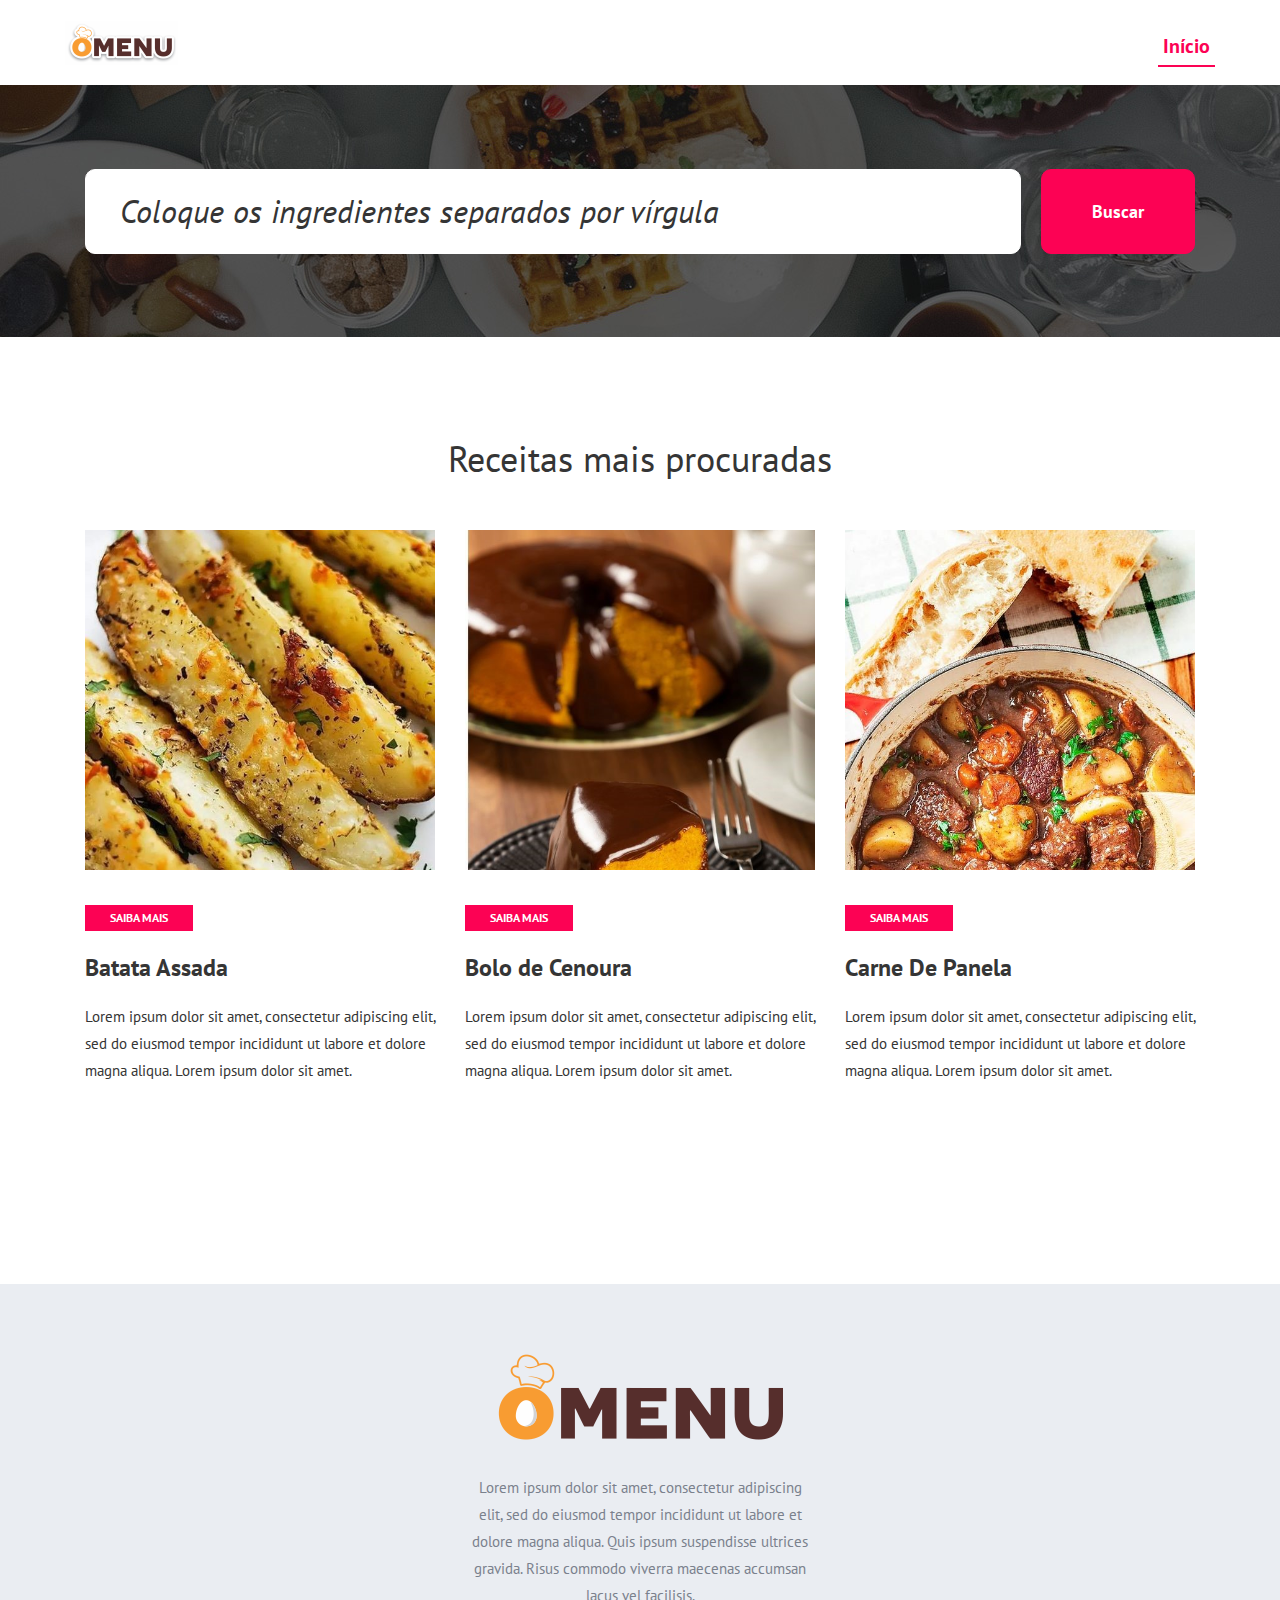
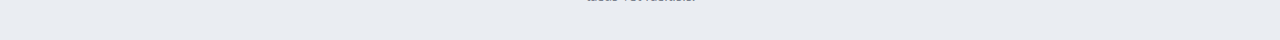
==== commit 5644297d: "V301123_2224" ====
--- a/index.html
+++ b/index.html
@@ -30,7 +30,7 @@
     <header class="header-section-other">
         <div class="container-fluid">
             <div class="logo">
-                <a href="index.html"><img src="img/little-logo.png" alt=""></a>
+                <a href="index.html"><img src="img/logofinalmenu.png" alt=""></a>
             </div>
             <div class="nav-menu">
                 <nav class="main-menu mobile-menu">
@@ -63,12 +63,12 @@
         <div class="container">
             <div class="row">
                 <div class="col-lg-4 col-sm-6">
-                    <div class="recipe-item">
-                        <a class="image" href="recipe.html" style="background-image: url(https://i0.wp.com/mercadoeconsumo.com.br/wp-content/uploads/2019/04/Que-comida-saud%C3%A1vel-que-nada-brasileiro-gosta-de-fast-food.jpg);"></a>
+                    <div class="recipe-item" data-receita="batata assada">
+                        <a class="image" style="background-image: url(imgReceitas/batata_assada.jpg);"></a>
                         <div class="ri-text">
                             <div class="cat-name">Saiba Mais</div>
-                            <a href="recipe.html">
-                                <h4>One Pot Weeknight Soup</h4>
+                            <a>
+                                <h4>Batata Assada</h4>
                             </a>
                             <p>Lorem ipsum dolor sit amet, consectetur adipiscing elit, sed do eiusmod tempor incididunt
                                 ut labore et dolore magna aliqua. Lorem ipsum dolor sit amet.</p>
@@ -76,12 +76,12 @@
                     </div>
                 </div>
                 <div class="col-lg-4 col-sm-6">
-                    <div class="recipe-item">
-                        <a class="image" href="recipe.html" style="background-image: url(https://i0.wp.com/mercadoeconsumo.com.br/wp-content/uploads/2019/04/Que-comida-saud%C3%A1vel-que-nada-brasileiro-gosta-de-fast-food.jpg);"></a>
+                    <div class="recipe-item" data-receita="bolo de cenoura">
+                        <a class="image" style="background-image: url(imgReceitas/bolo_de_cenoura.jpg);"></a>
                         <div class="ri-text">
                             <div class="cat-name">Saiba Mais</div>
-                            <a href="recipe.html">
-                                <h4>Blueberries cake</h4>
+                            <a>
+                                <h4>Bolo de Cenoura</h4>
                             </a>
                             <p>Lorem ipsum dolor sit amet, consectetur adipiscing elit, sed do eiusmod tempor incididunt
                                 ut labore et dolore magna aliqua. Lorem ipsum dolor sit amet.</p>
@@ -89,13 +89,13 @@
                     </div>
                 </div>
                 <div class="col-lg-4 col-sm-6">
-                    <div class="recipe-item">
-                        <a class="image" href="recipe.html" style="background-image: url(https://i0.wp.com/mercadoeconsumo.com.br/wp-content/uploads/2019/04/Que-comida-saud%C3%A1vel-que-nada-brasileiro-gosta-de-fast-food.jpg);"></a>
+                    <div class="recipe-item" data-receita="carne de panela">
+                        <a class="image" style="background-image: url(imgReceitas/carne_de_panela.jpg);"></a>
 
                         <div class="ri-text">
                             <div class="cat-name">Saiba Mais</div>
-                            <a href="recipe.html">
-                                <h4>Pork Steak with Onion</h4>
+                            <a>
+                                <h4>Carne De Panela</h4>
                             </a>
                             <p>Lorem ipsum dolor sit amet, consectetur adipiscing elit, sed do eiusmod tempor incididunt
                                 ut labore et dolore magna aliqua. Lorem ipsum dolor sit amet.</p>
@@ -115,7 +115,7 @@
                     <div class="fs-left text-center">
                         <div class="logo">
                             <a href="./index.html">
-                                <img src="img/footer-logo.png" alt="">
+                                <img src="img/logoomenufooter.png" alt="">
                             </a>
                         </div>
                         <p>Lorem ipsum dolor sit amet, consectetur adipiscing elit, sed do eiusmod tempor incididunt ut
--- a/css/style.css
+++ b/css/style.css
@@ -1485,6 +1485,7 @@
 .recipe-top .recipe-title {
 	text-align: center;
 	margin-bottom: 90px;
+	text-transform: capitalize;
 }
 
 .recipe-top .recipe-title span {
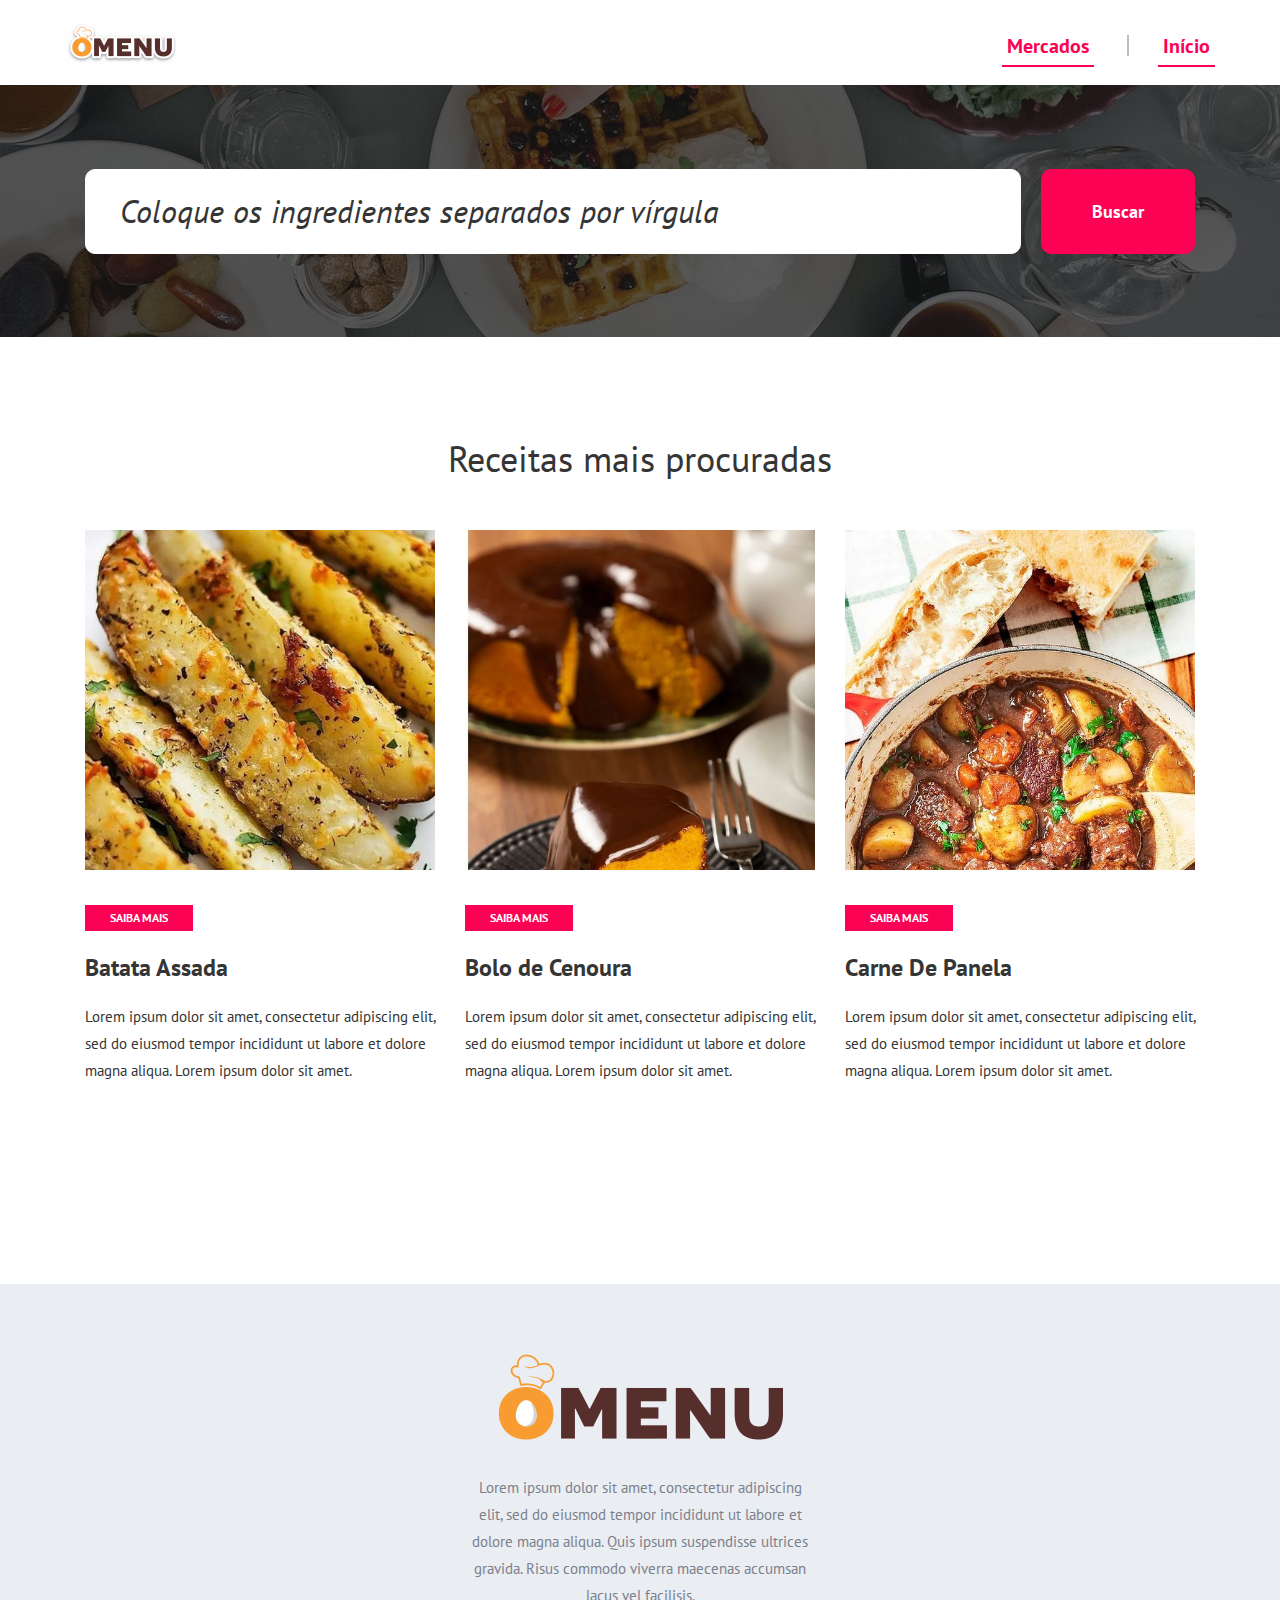
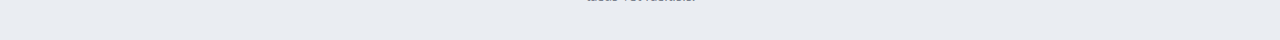
==== commit cb9b8882: "V031223_2045" ====
--- a/index.html
+++ b/index.html
@@ -35,6 +35,7 @@
             <div class="nav-menu">
                 <nav class="main-menu mobile-menu">
                     <ul>
+                        <li class="active"><a href="merca.html">Mercados</a></li>
                         <li class="active"><a href="index.html">Início</a></li>
                     </ul>
                 </nav>
--- a/css/style.css
+++ b/css/style.css
@@ -980,6 +980,48 @@
 /*---------------------
   Header Other Pages
 -----------------------*/
+.body {
+    margin: 0;
+    padding: 0;
+    font-family: Arial, sans-serif;
+    background-color: #f4f4f4;
+}
+
+.market-list {
+    display: flex;
+    flex-wrap: wrap;
+    justify-content: space-around;
+    margin: 20px;
+}
+
+.market-card {
+    width: 200px;
+    margin: 10px;
+    padding: 10px;
+    border: 1px solid #ddd;
+    border-radius: 8px;
+    background-color: #fff;
+    box-shadow: 0 0 10px rgba(0, 0, 0, 0.1);
+    text-align: center;
+}
+
+.market-image {
+    width: 100%;
+    height: 120px;
+    object-fit: cover;
+    border-radius: 5px;
+    margin-bottom: 10px;
+}
+
+.market-name {
+    font-size: 16px;
+    font-weight: bold;
+}
+
+.market-distance {
+    color: #888;
+}
+
 
 .header-section-other {
 	height: 85px;
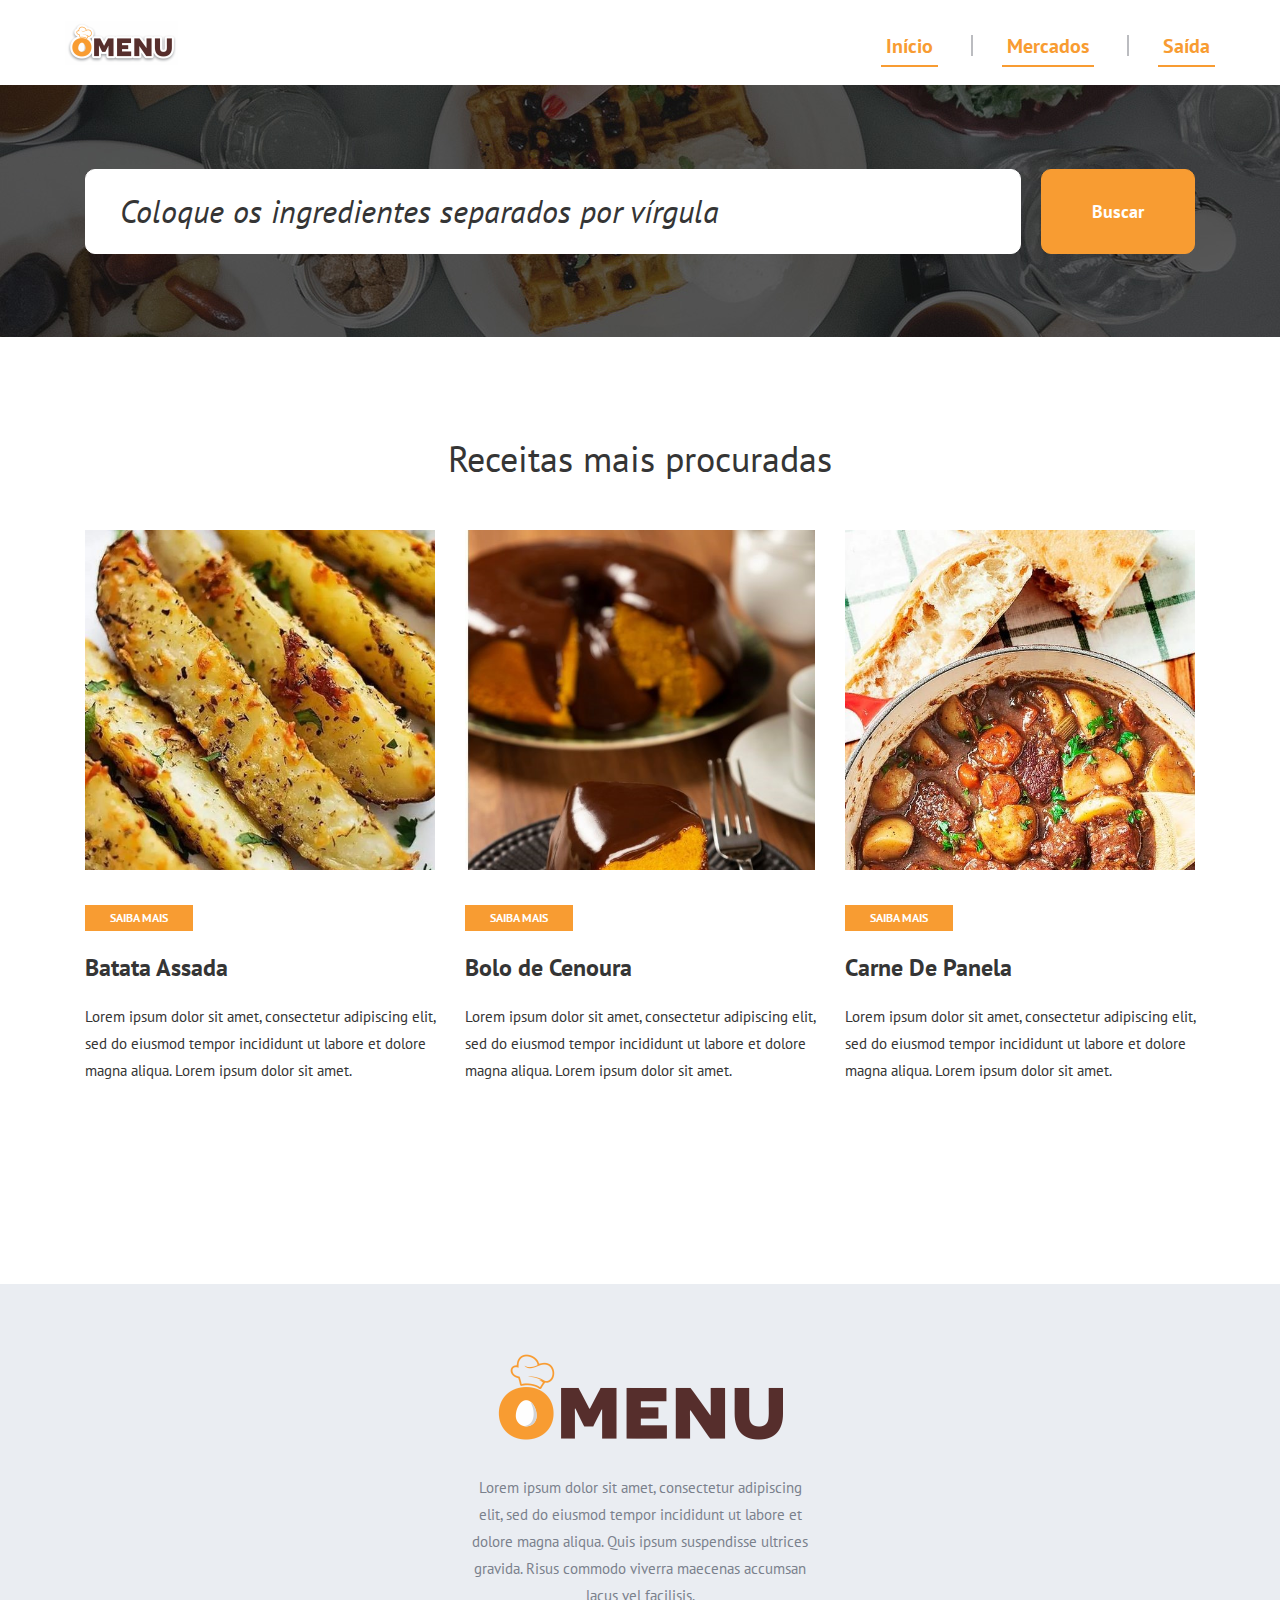
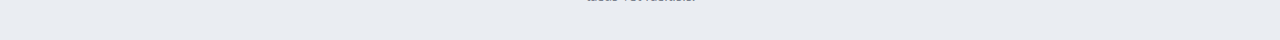
==== commit d31edf86: "V041223_1907" ====
--- a/index.html
+++ b/index.html
@@ -35,8 +35,9 @@
             <div class="nav-menu">
                 <nav class="main-menu mobile-menu">
                     <ul>
+                        <li class="active"><a href="index.html">Início</a></li>
                         <li class="active"><a href="merca.html">Mercados</a></li>
-                        <li class="active"><a href="index.html">Início</a></li>
+                        <li class="active"><a href="index_.html">Saída</a></li>
                     </ul>
                 </nav>
             </div>
--- a/css/style.css
+++ b/css/style.css
@@ -1003,6 +1003,10 @@
     background-color: #fff;
     box-shadow: 0 0 10px rgba(0, 0, 0, 0.1);
     text-align: center;
+	transition: background-color 0.3s ease;
+}
+.market-card:hover{
+	background-color: rgb(223, 220, 211) 
 }
 
 .market-image {
@@ -1061,7 +1065,7 @@
 }
 
 .header-section-other .nav-menu .main-menu ul li:hover a {
-	color: #FC0254;
+	color: #f89c32;
 }
 
 .header-section-other .nav-menu .main-menu ul li:hover a:after {
@@ -1069,7 +1073,7 @@
 }
 
 .header-section-other .nav-menu .main-menu ul li.active a {
-	color: #FC0254;
+	color: #f89c32;
 }
 
 .header-section-other .nav-menu .main-menu ul li.active a:after {
@@ -1102,7 +1106,7 @@
 	bottom: -3px;
 	width: 100%;
 	height: 2px;
-	background: #FC0254;
+	background: #f89c32;
 	content: "";
 	opacity: 0;
 	-webkit-transition: all 0.2s;
@@ -1156,7 +1160,7 @@
 }
 
 .header-section-other .nav-menu .main-menu ul .sub-menu li a:hover {
-	color: #FC0254;
+	color: #f89c32;
 }
 
 .header-section-other .nav-menu .nav-right {
@@ -1267,8 +1271,8 @@
 	display: flex;
 	align-items: center;
 	justify-content: center;
-	border: 1px solid #FC0254;
-	background: #FC0254;
+	border: 1px solid #f89c32;
+	background: #f89c32;
 	font-size: 18px;
 	font-weight: 700;
 	color: #fff;
@@ -1302,7 +1306,7 @@
 
 .recipe-item .ri-text .cat-name {
 	color: #fff;
-	background: #FC0254;
+	background: #f89c32;
 	display: inline-block;
 	font-size: 12px;
 	font-weight: 700;
@@ -1326,7 +1330,7 @@
 .recipe-section .section-title {
 	width: 430px;
 	text-align: right;
-	background: #FC0254;
+	background: #f89c32;
 	padding: 18px 0;
 	padding-right: 40px;
 	position: absolute;
@@ -1353,12 +1357,12 @@
 }
 
 .recipe-section .recipe-pagination a.active {
-	background: #FC0254;
+	background: #f89c32;
 	color: #fff;
 }
 
 .recipe-section .recipe-pagination a:hover {
-	background: #FC0254;
+	background: #f89c32;
 	color: #fff;
 }
 
@@ -1375,7 +1379,7 @@
 .categories-feature-recipe .section-title {
 	width: 430px;
 	text-align: right;
-	background: #FC0254;
+	background: #f89c32;
 	padding: 18px 0;
 	padding-right: 40px;
 	position: absolute;
@@ -1397,7 +1401,7 @@
 	right: 0;
 	top: -157px;
 	width: 80px;
-	background: #FC0254;
+	background: #f89c32;
 	text-align: center;
 	height: 57px;
 	line-height: 57px;
@@ -1432,7 +1436,7 @@
 	right: 0;
 	height: 100%;
 	width: 100%;
-	background: #FC0254;
+	background: #f89c32;
 	content: "";
 	opacity: 0;
 	z-index: -1;
@@ -1462,7 +1466,7 @@
 
 .cfr-item .cfr-item-text .cat-name {
 	color: #fff;
-	background: #FC0254;
+	background: #f89c32;
 	display: inline-block;
 	font-size: 12px;
 	font-weight: 700;
@@ -1496,7 +1500,7 @@
 
 .cfr-small-item .cfr-small-text .cat-name {
 	color: #fff;
-	background: #FC0254;
+	background: #f89c32;
 	display: inline-block;
 	font-size: 12px;
 	font-weight: 700;
@@ -1532,7 +1536,7 @@
 
 .recipe-top .recipe-title span {
 	display: inline-block;
-	color: #FC0254;
+	color: #f89c32;
 	font-size: 16px;
 }
 
@@ -1551,7 +1555,7 @@
 	font-size: 12px;
 	font-weight: 700;
 	text-transform: uppercase;
-	background: #FC0254;
+	background: #f89c32;
 	color: #fff;
 	padding: 4px 25px 4px 25px;
 	margin-right: 2px;
@@ -1567,7 +1571,7 @@
 }
 
 .ingredients-item .intro-item {
-	background: #FC0254;
+	background: #f89c32;
 	text-align: center;
 	position: relative;
 	padding-top: 110px;
@@ -1649,7 +1653,7 @@
 
 .ingredients-item .ingredient-list .recipe-btn a {
 	display: inline-block;
-	background: #FC0254;
+	background: #f89c32;
 	color: #fff;
 	padding: 15px 57px;
 	font-size: 16px;
@@ -1816,7 +1820,7 @@
 	position: absolute;
 	left: 0;
 	top: 0;
-	color: #FC0254;
+	color: #f89c32;
 	font-size: 18px;
 	font-weight: 700;
 }
@@ -1846,7 +1850,7 @@
 	width: 27px;
 	text-align: center;
 	line-height: 27px;
-	background: #FC0254;
+	background: #f89c32;
 }
 
 .recipe-right .notes .notes-item p {
@@ -1879,7 +1883,7 @@
 
 .similar-item .similar-text .cat-name {
 	color: #fff;
-	background: #FC0254;
+	background: #f89c32;
 	display: inline-block;
 	font-size: 12px;
 	font-weight: 700;
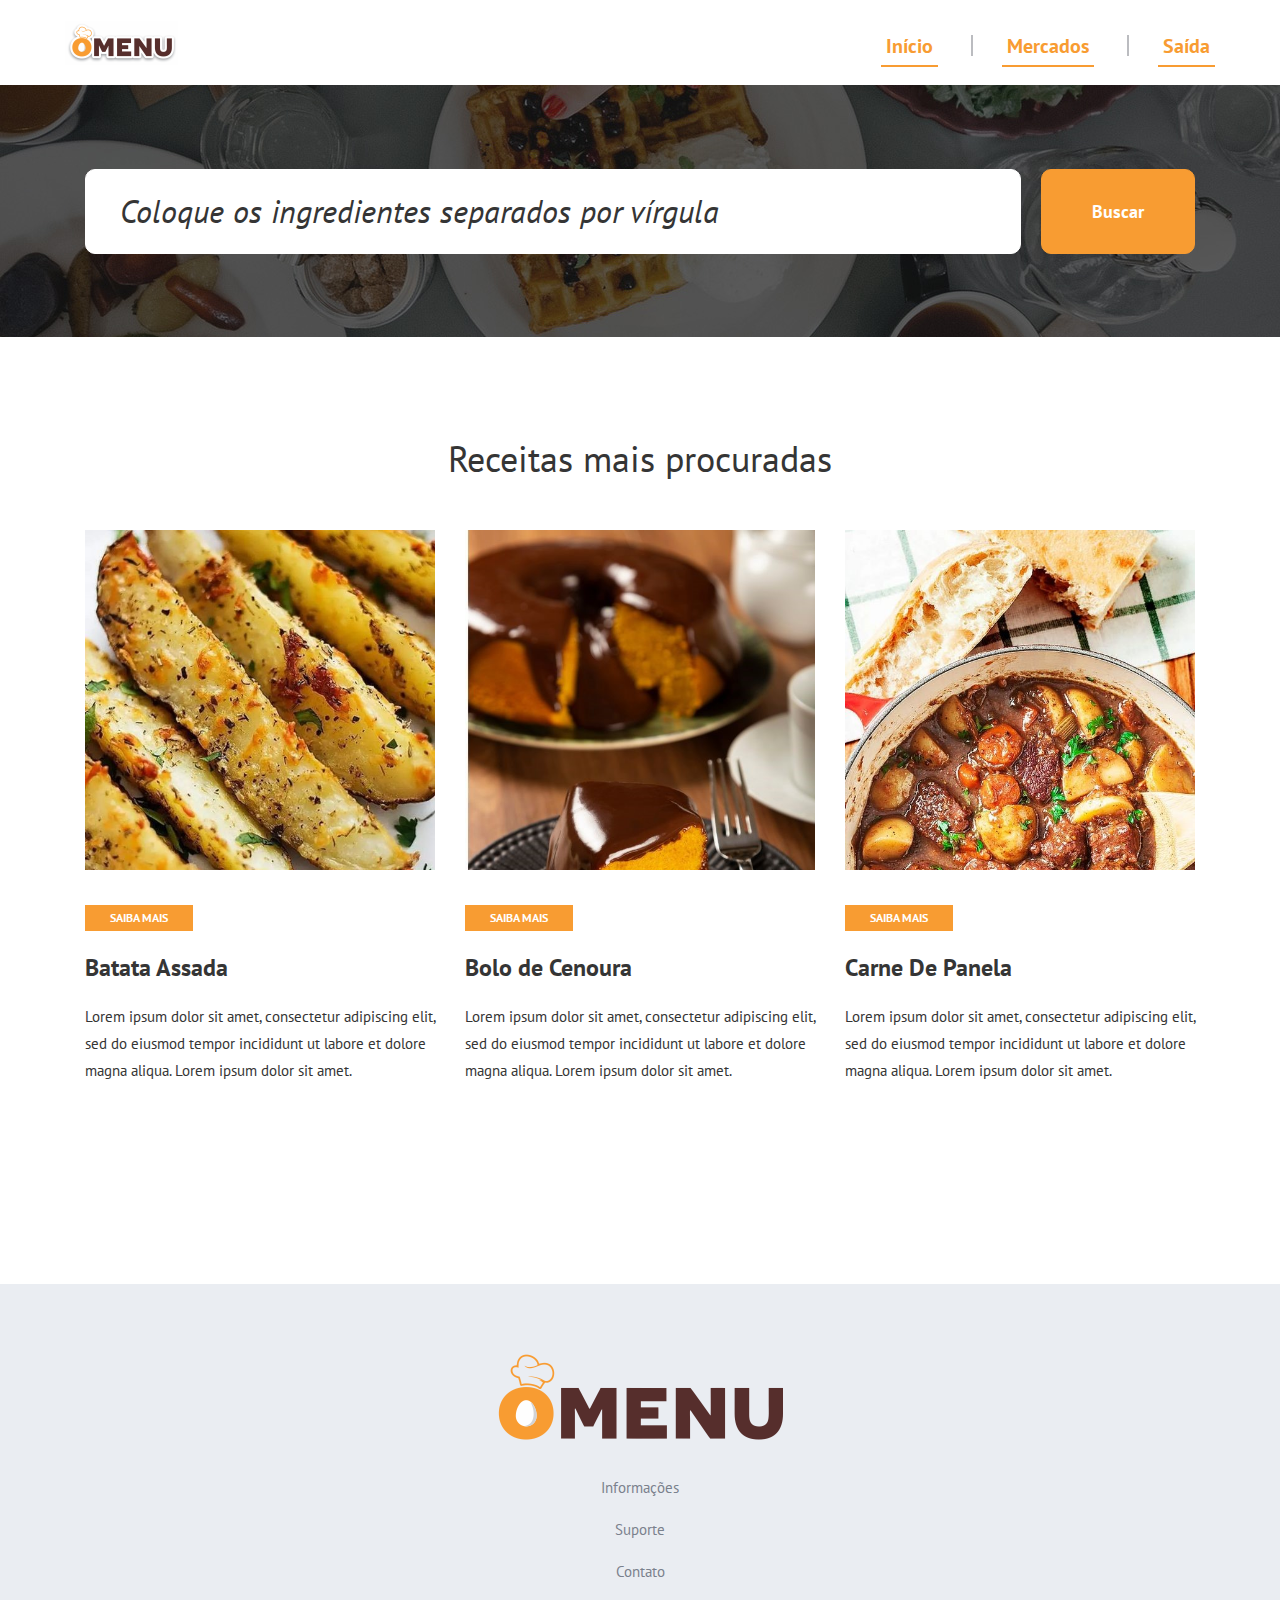
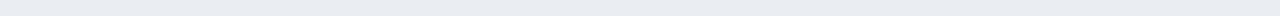
==== commit 9796975a: "v41223_2048" ====
--- a/index.html
+++ b/index.html
@@ -120,9 +120,9 @@
                                 <img src="img/logoomenufooter.png" alt="">
                             </a>
                         </div>
-                        <p>Lorem ipsum dolor sit amet, consectetur adipiscing elit, sed do eiusmod tempor incididunt ut
-                            labore et dolore magna aliqua. Quis ipsum suspendisse ultrices gravida. Risus commodo
-                            viverra maecenas accumsan lacus vel facilisis.</p>
+                        <p>Informações</p>
+                        <p>Suporte</p>
+                        <p>Contato</p>
                     </div>
                 </div>
             </div>
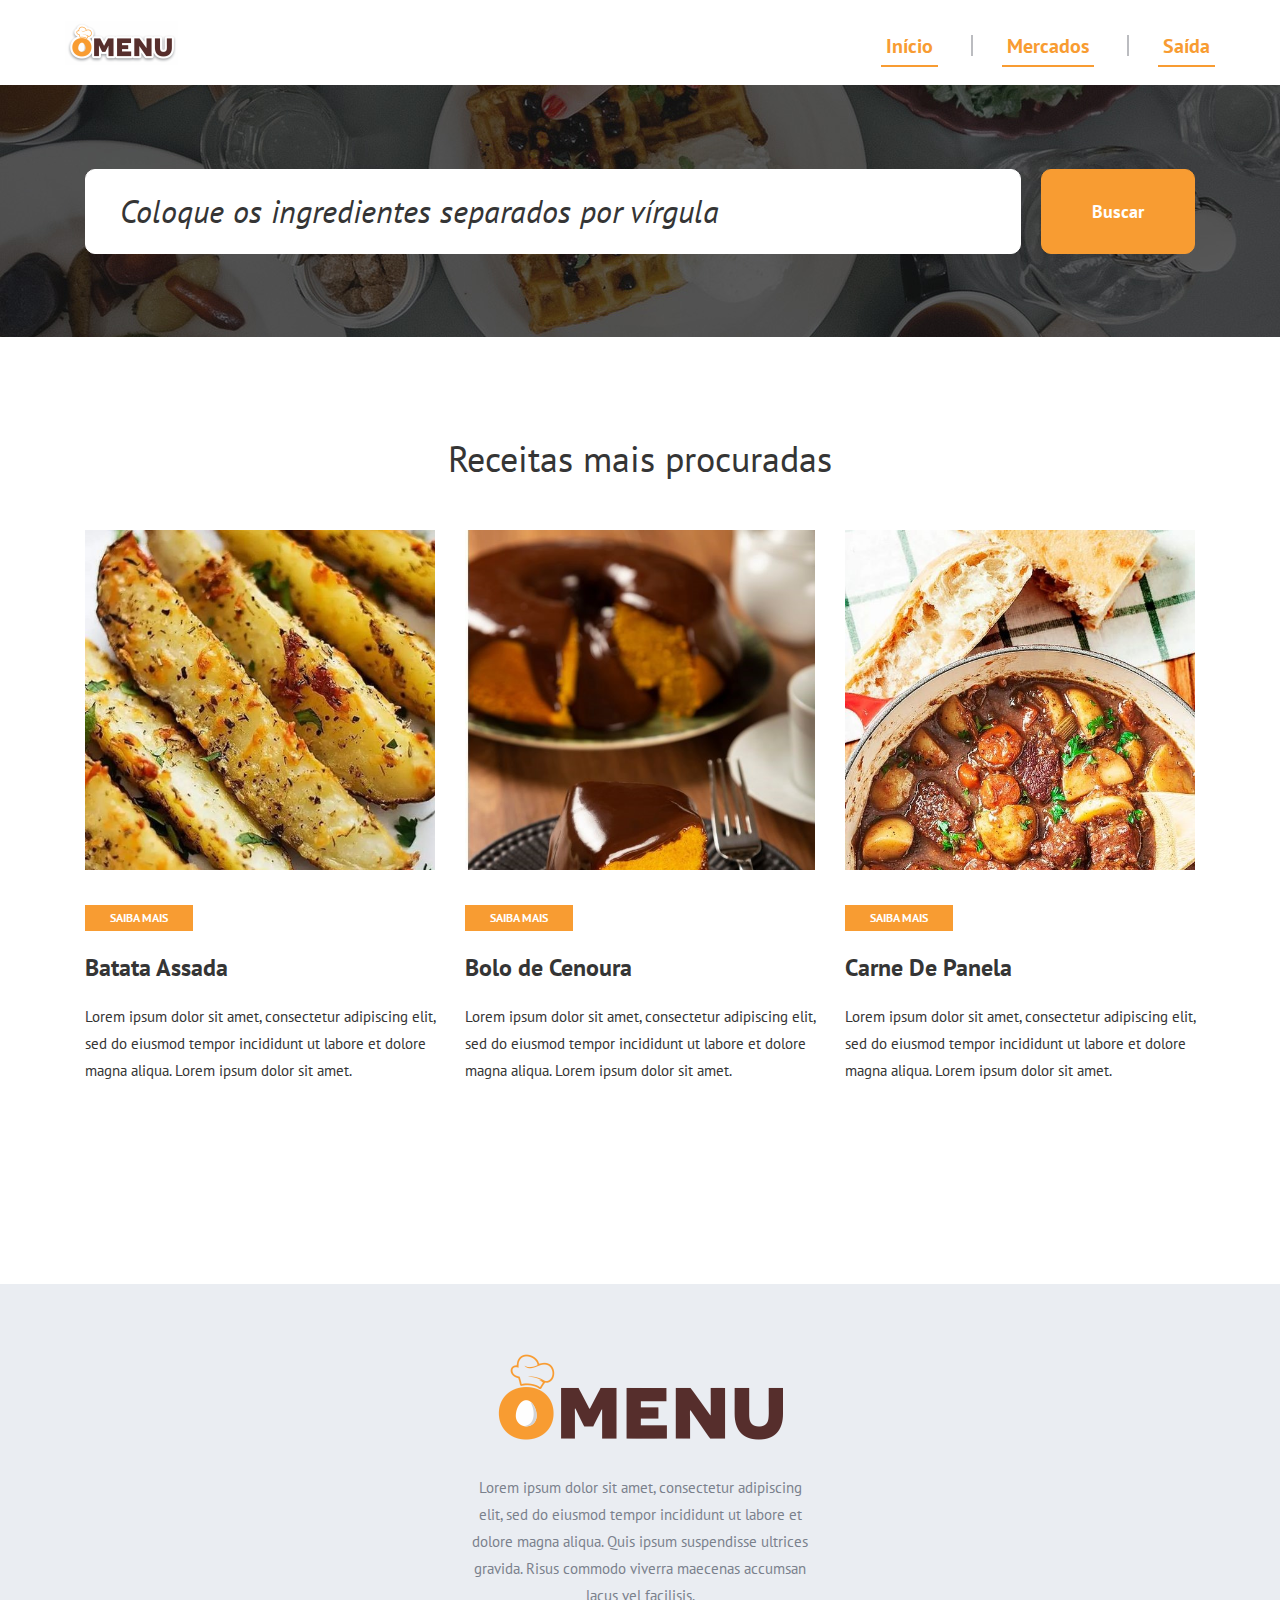
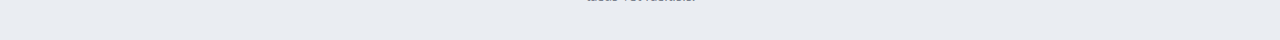
==== commit 1702ae71: "V041223_2053" ====
--- a/index.html
+++ b/index.html
@@ -49,11 +49,11 @@
     <div class="hero-search set-bg" data-setbg="img/search-bg.jpg">
         <div class="container">
             <div class="filter-table">
-                <form class="filter-search">
+                <div class="filter-search">
                     <input type="text" class="receitas-inpt"
                         placeholder="Coloque os ingredientes separados por vírgula">
                     <button type="button" class="buscar-receitas">Buscar</button>
-                </form>
+                </div>
             </div>
         </div>
     </div>
@@ -120,9 +120,9 @@
                                 <img src="img/logoomenufooter.png" alt="">
                             </a>
                         </div>
-                        <p>Informações</p>
-                        <p>Suporte</p>
-                        <p>Contato</p>
+                        <p>Lorem ipsum dolor sit amet, consectetur adipiscing elit, sed do eiusmod tempor incididunt ut
+                            labore et dolore magna aliqua. Quis ipsum suspendisse ultrices gravida. Risus commodo
+                            viverra maecenas accumsan lacus vel facilisis.</p>
                     </div>
                 </div>
             </div>
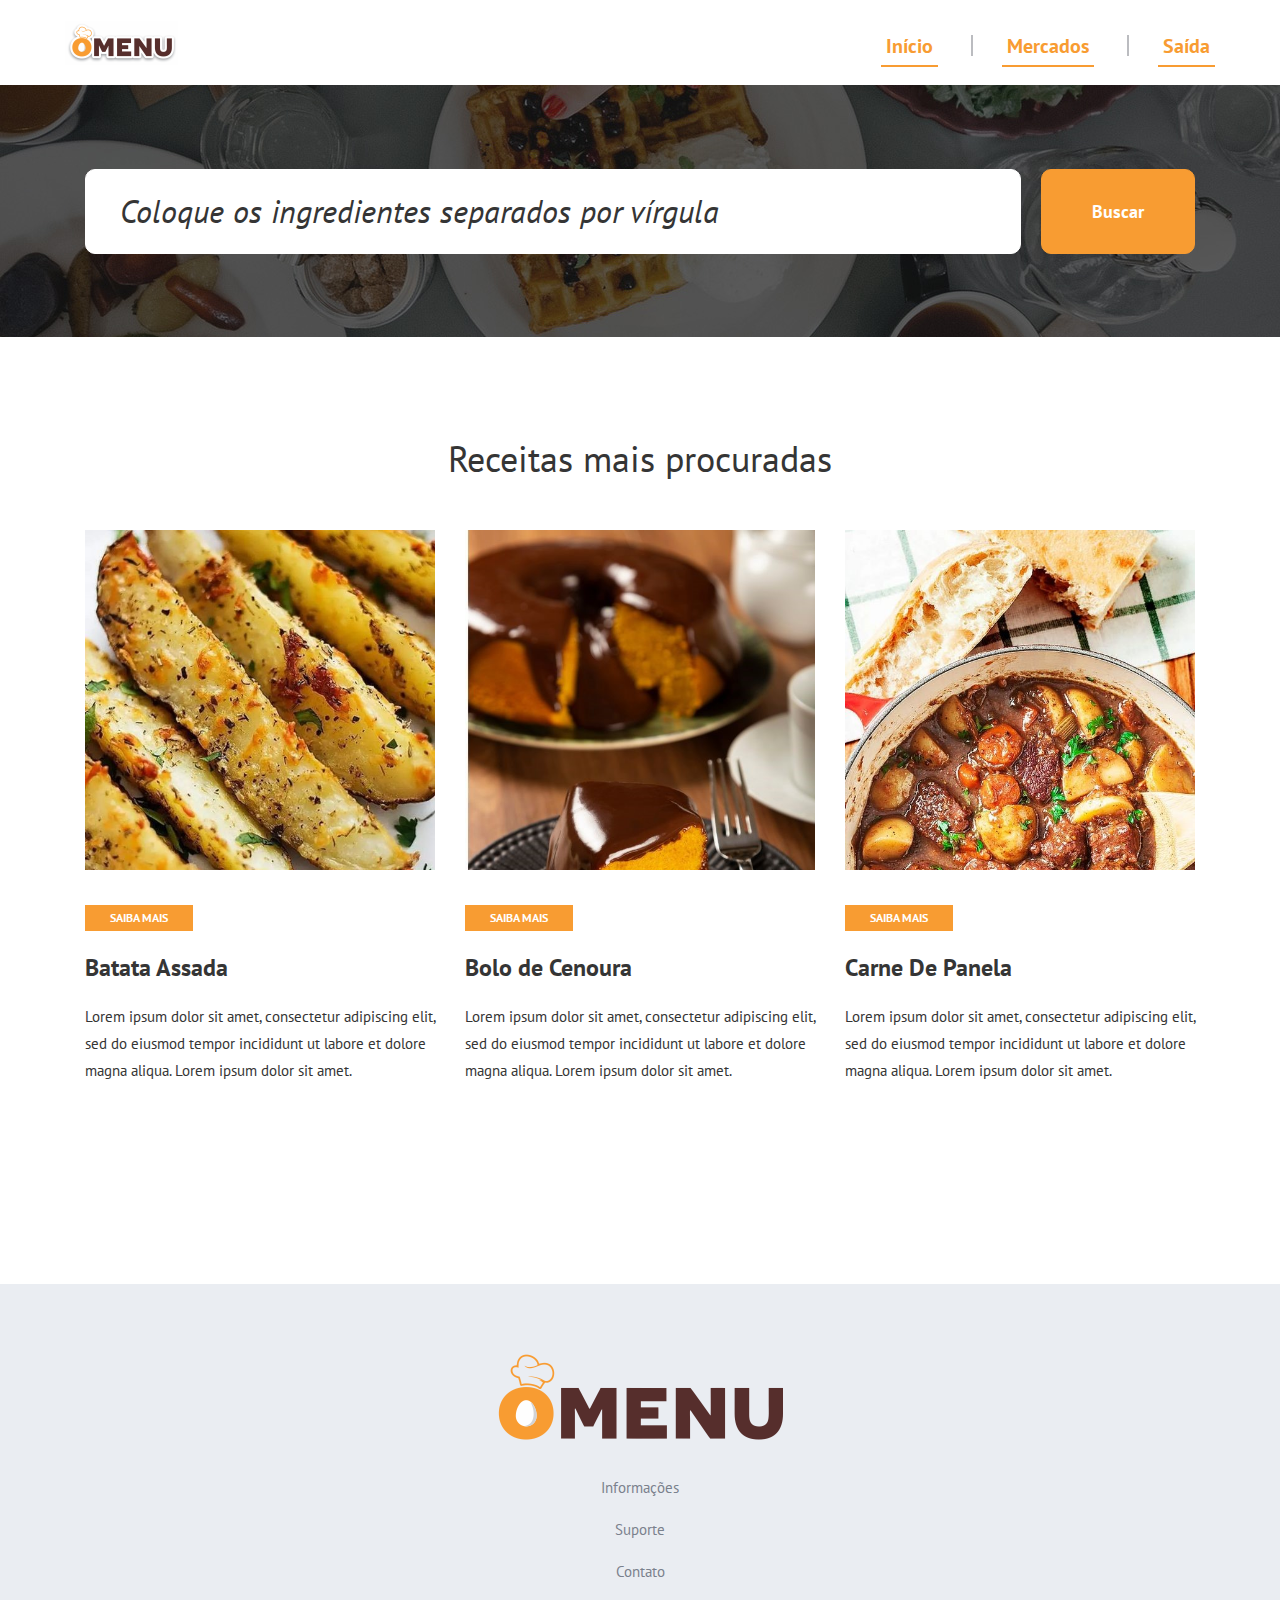
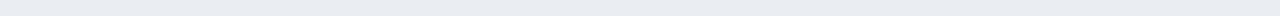
==== commit 6a26a31e: "Merge branch 'main' of https://github.com/AngelloCODE/Omenu_" ====
--- a/index.html
+++ b/index.html
@@ -120,9 +120,9 @@
                                 <img src="img/logoomenufooter.png" alt="">
                             </a>
                         </div>
-                        <p>Lorem ipsum dolor sit amet, consectetur adipiscing elit, sed do eiusmod tempor incididunt ut
-                            labore et dolore magna aliqua. Quis ipsum suspendisse ultrices gravida. Risus commodo
-                            viverra maecenas accumsan lacus vel facilisis.</p>
+                        <p>Informações</p>
+                        <p>Suporte</p>
+                        <p>Contato</p>
                     </div>
                 </div>
             </div>
